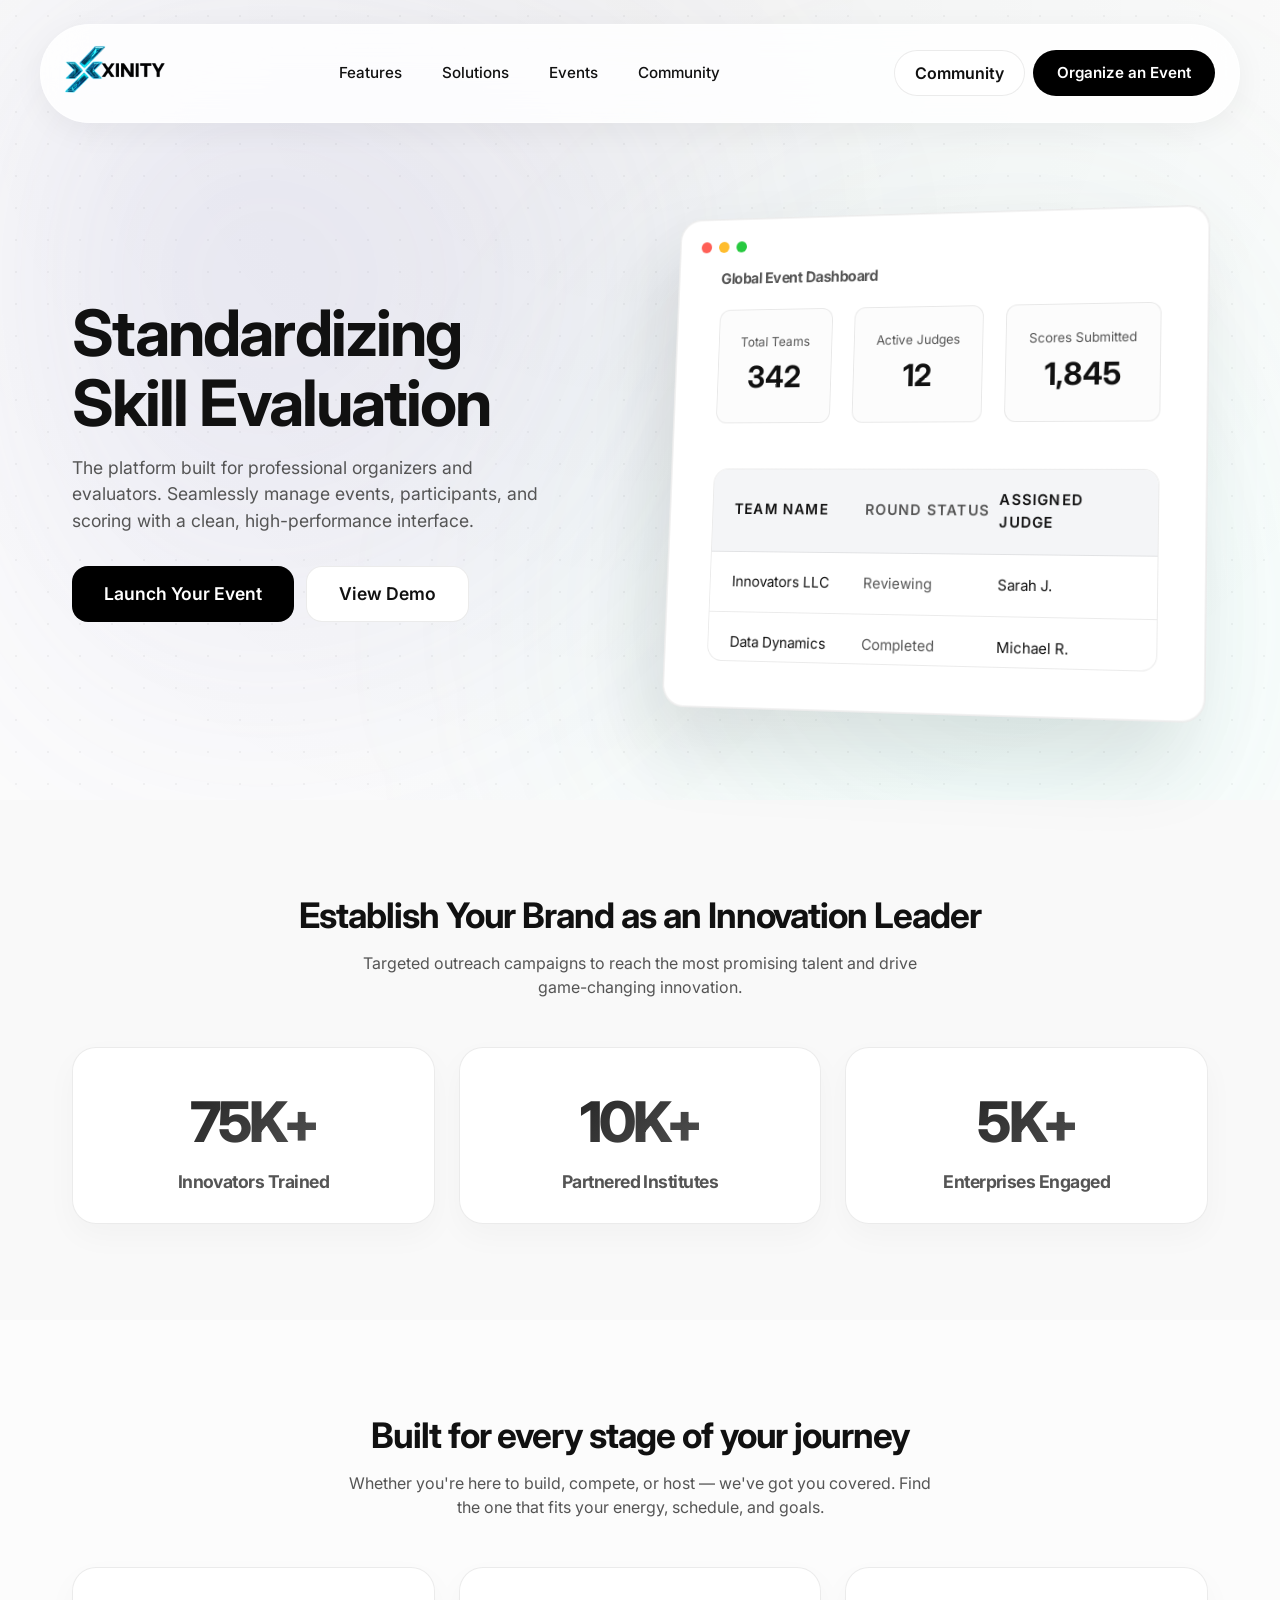
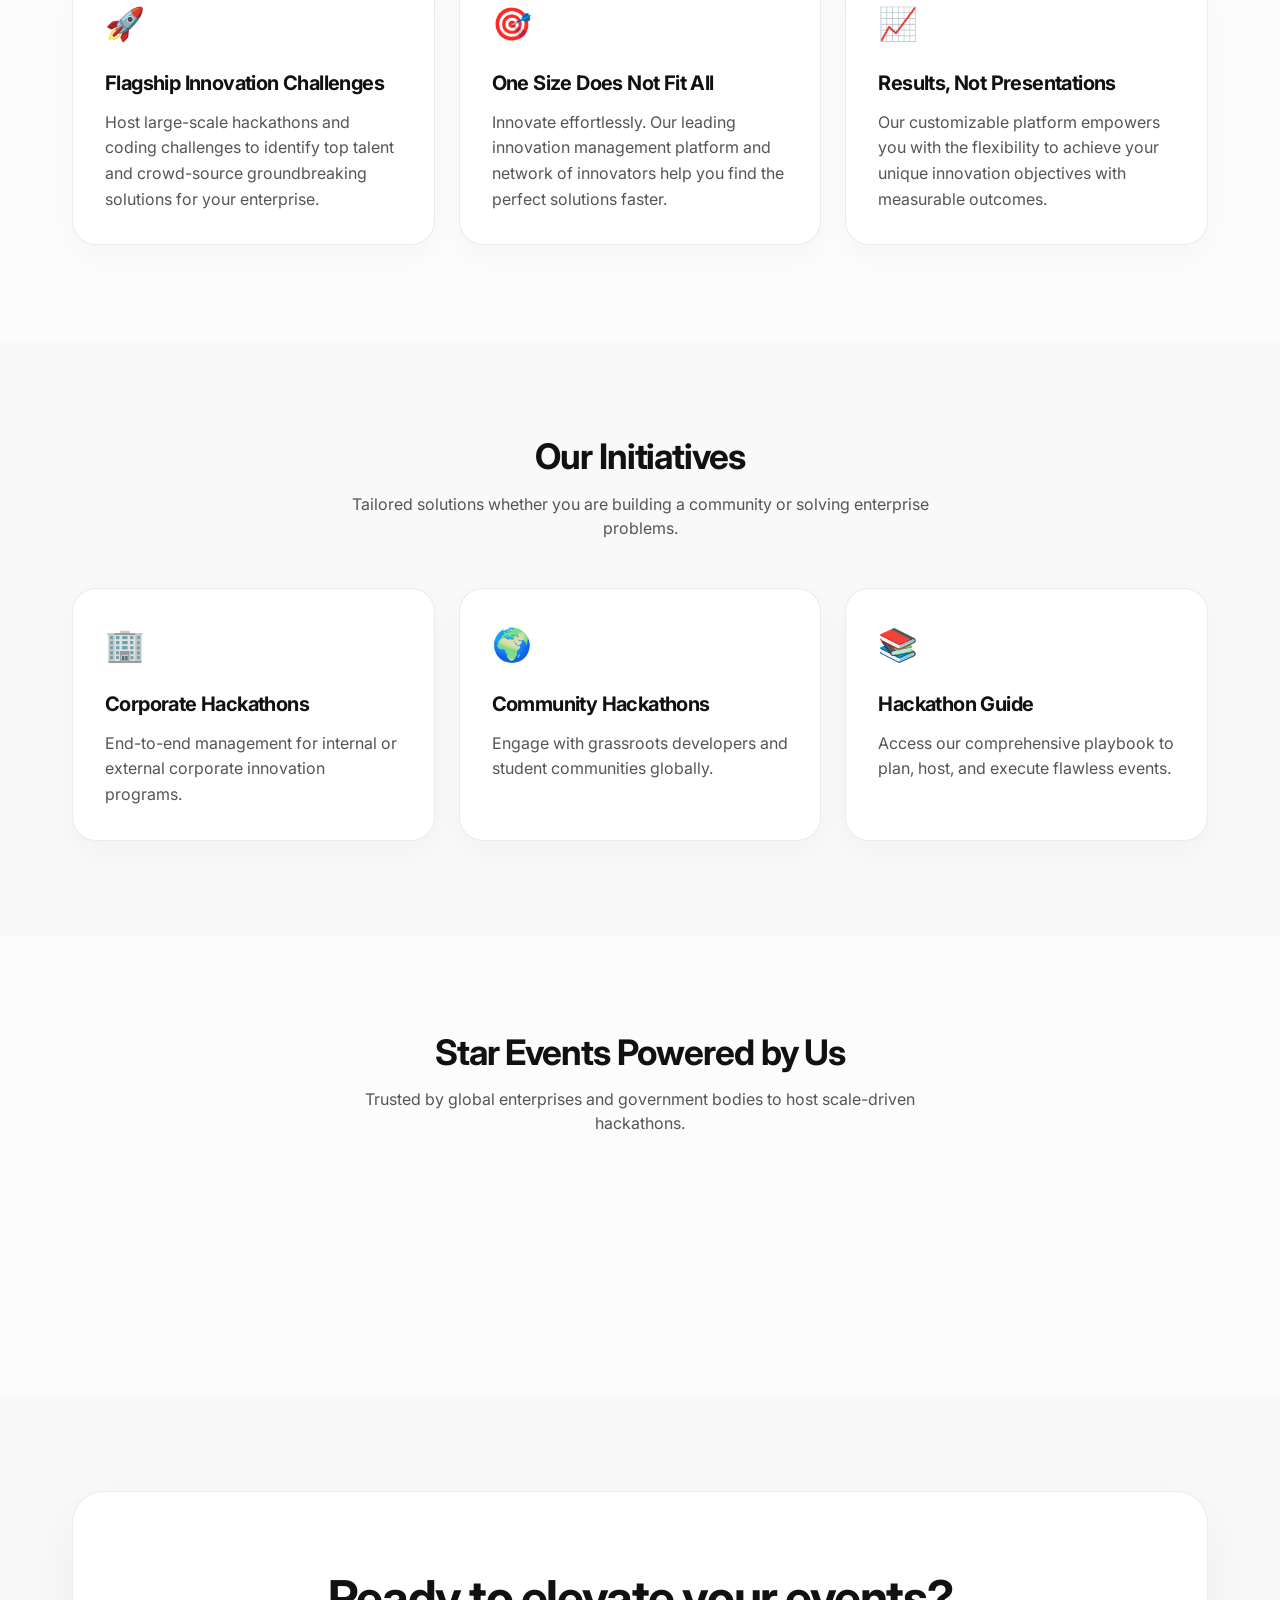
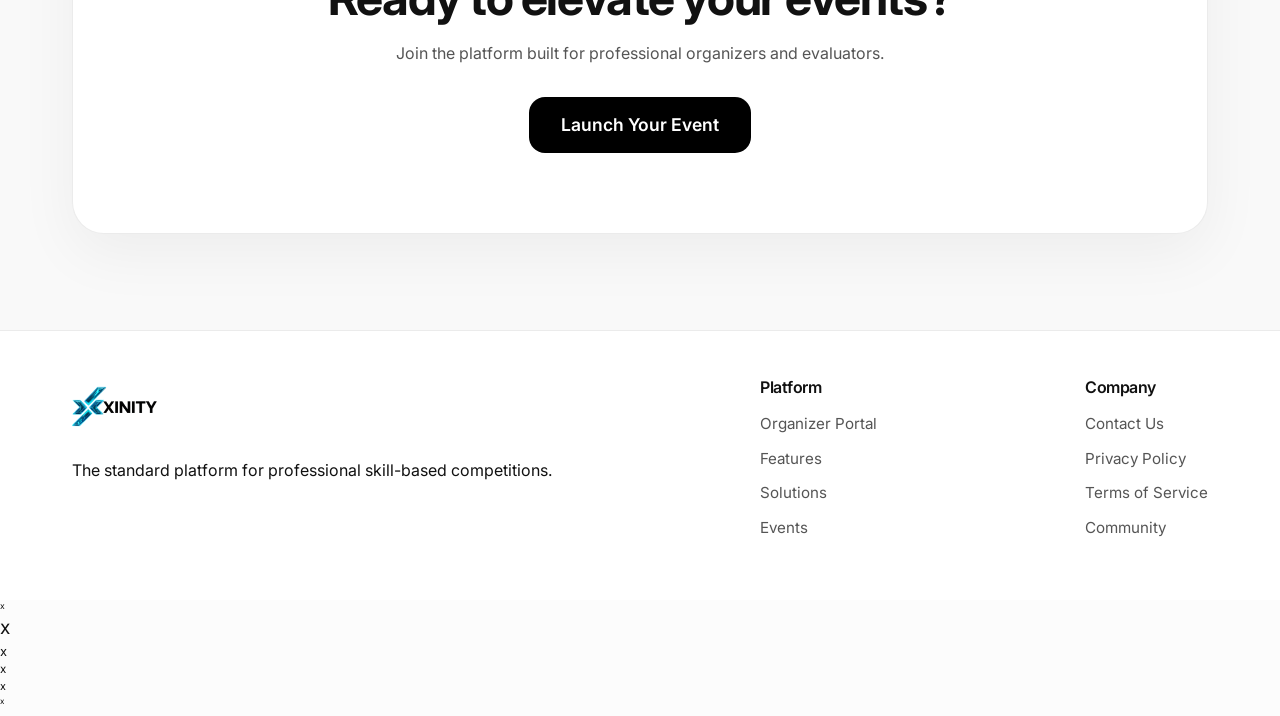
==== index.html @ d9db6f27 "feat: Add features and business solutions to index page" ====
<!DOCTYPE html>
<html lang="en">
<head>
    <meta charset="UTF-8">
    <meta name="viewport" content="width=device-width, initial-scale=1.0">
    <title>Xinity | Event Management System</title>
    <link rel="preconnect" href="https://fonts.googleapis.com">
    <link rel="preconnect" href="https://fonts.gstatic.com" crossorigin>
    <link href="https://fonts.googleapis.com/css2?family=Inter:wght@400;500;600;700;800&display=swap" rel="stylesheet">
    <link rel="stylesheet" href="style.css?v=1786297026">
    <link rel="preload" as="image" href="assets/xinity-logo-final.png">
</head>
<body>
    <header class="navbar">
        <div class="container nav-container">
            <div class="logo-wrapper">
                <a href="/">
                    <img src="assets/xinity-logo-final.png" alt="Xinity" class="header-logo">
                </a>
            </div>
            <nav class="nav-links">
                <a href="features.html">Features</a>
                <a href="solutions.html">Solutions</a>
                <a href="events.html">Events</a>
                <a href="community.html">Community</a>
            </nav>
            <div class="nav-actions">
                <a href="https://whatsapp.com/channel/0029VbC7dCILCoX1fbl22q27" class="btn btn-secondary" target="_blank">Community</a>
                <a href="https://event.xinity.in" class="btn btn-primary" target="_blank">Organize an Event</a>
            </div>
        </div>
    </header>

    <main>
        <section class="section hero-section">
            <div class="container hero-container">
                <div class="hero-content">
                    <h1 class="hero-title stagger-1">Standardizing Skill Evaluation</h1>
                    <p class="stagger-2" style="font-size: 1.25rem; color: var(--text-secondary); margin-bottom: 2.5rem;">The platform built for professional organizers and evaluators. Seamlessly manage events, participants, and scoring with a clean, high-performance interface.</p>
                    <div class="stagger-3" style="display: flex; gap: 1rem; flex-wrap: wrap;">
                        <a href="https://event.xinity.in" class="btn btn-primary btn-large" target="_blank">Launch Your Event</a>
                        <a href="#demo" class="btn btn-secondary btn-large">View Demo</a>
                    </div>
                </div>
                
                <div class="hero-visual">
                    <div class="mockup-wrapper">
                        <div class="mockup-sidebar">
                            <div class="mockup-sidebar-logo">XINITY ADMIN</div>
                            <div class="mockup-nav-item active">Overview</div>
                            <div class="mockup-nav-item">Participants</div>
                            <div class="mockup-nav-item">Rounds</div>
                        </div>
                        <div class="mockup-main" id="mockup-overview">
                            <div class="mockup-header" style="margin-top: 0.5rem; margin-bottom: 1.5rem;">
                                <div style="display: flex; align-items: center;">
                                    <h3 style="font-size: 1rem; color: var(--text-secondary);">Global Event Dashboard</h3>
                                </div>
                            </div>
                            <div class="mockup-stats-grid">
                                <div class="mockup-stat-card">
                                    <div class="mockup-stat-label">Total Teams</div>
                                    <div class="mockup-stat-value">342</div>
                                </div>
                                <div class="mockup-stat-card">
                                    <div class="mockup-stat-label">Active Judges</div>
                                    <div class="mockup-stat-value">12</div>
                                </div>
                                <div class="mockup-stat-card">
                                    <div class="mockup-stat-label">Scores Submitted</div>
                                    <div class="mockup-stat-value">1,845</div>
                                </div>
                            </div>
                            <div class="mockup-table">
                                <div class="mockup-table-row header">
                                    <div class="mockup-col">Team Name</div>
                                    <div class="mockup-col">Round Status</div>
                                    <div class="mockup-col">Assigned Judge</div>
                                </div>
                                <div class="mockup-table-row">
                                    <div class="mockup-col">Innovators LLC</div>
                                    <div class="mockup-col">Reviewing</div>
                                    <div class="mockup-col" data-mobile-label="Judge: ">Sarah J.</div>
                                </div>
                                <div class="mockup-table-row">
                                    <div class="mockup-col">Data Dynamics</div>
                                    <div class="mockup-col">Completed</div>
                                    <div class="mockup-col" data-mobile-label="Judge: ">Michael R.</div>
                                </div>
                                <div class="mockup-table-row">
                                    <div class="mockup-col">Quantum Shift</div>
                                    <div class="mockup-col">Completed</div>
                                    <div class="mockup-col" data-mobile-label="Judge: ">Elena V.</div>
                                </div>
                            </div>
                        </div>
                    </div>
                </div>
            </div>
        </section>

        <!-- Stats Section -->
        <section class="section section-bg">
            <div class="container">
                <div class="section-header">
                    <h2>Establish Your Brand as an Innovation Leader</h2>
                    <p style="color: var(--text-secondary); max-width: 600px; margin: 0 auto;">Targeted outreach campaigns to reach the most promising talent and drive game-changing innovation.</p>
                </div>
                <div class="features-grid">
                    <div class="feature-card" style="text-align: center;">
                        <div style="font-size: 3.5rem; font-weight: 800; margin-bottom: 0.5rem; letter-spacing: -0.05em; background: linear-gradient(135deg, var(--text-primary), #666); -webkit-background-clip: text; -webkit-text-fill-color: transparent;">75K+</div>
                        <h3 style="font-size: 1.1rem; margin-bottom: 0; color: var(--text-secondary);">Innovators Trained</h3>
                    </div>
                    <div class="feature-card" style="text-align: center;">
                        <div style="font-size: 3.5rem; font-weight: 800; margin-bottom: 0.5rem; letter-spacing: -0.05em; background: linear-gradient(135deg, var(--text-primary), #666); -webkit-background-clip: text; -webkit-text-fill-color: transparent;">10K+</div>
                        <h3 style="font-size: 1.1rem; margin-bottom: 0; color: var(--text-secondary);">Partnered Institutes</h3>
                    </div>
                    <div class="feature-card" style="text-align: center;">
                        <div style="font-size: 3.5rem; font-weight: 800; margin-bottom: 0.5rem; letter-spacing: -0.05em; background: linear-gradient(135deg, var(--text-primary), #666); -webkit-background-clip: text; -webkit-text-fill-color: transparent;">5K+</div>
                        <h3 style="font-size: 1.1rem; margin-bottom: 0; color: var(--text-secondary);">Enterprises Engaged</h3>
                    </div>
                </div>
            </div>
        </section>

        <!-- Solutions / Features Section -->
        <section class="section">
            <div class="container">
                <div class="section-header">
                    <h2>Built for every stage of your journey</h2>
                    <p style="color: var(--text-secondary); max-width: 600px; margin: 0 auto;">Whether you're here to build, compete, or host — we've got you covered. Find the one that fits your energy, schedule, and goals.</p>
                </div>
                
                <div class="features-grid">
                    <div class="feature-card">
                        <div class="feature-icon">🚀</div>
                        <h3>Flagship Innovation Challenges</h3>
                        <p>Host large-scale hackathons and coding challenges to identify top talent and crowd-source groundbreaking solutions for your enterprise.</p>
                    </div>
                    <div class="feature-card">
                        <div class="feature-icon">🎯</div>
                        <h3>One Size Does Not Fit All</h3>
                        <p>Innovate effortlessly. Our leading innovation management platform and network of innovators help you find the perfect solutions faster.</p>
                    </div>
                    <div class="feature-card">
                        <div class="feature-icon">📈</div>
                        <h3>Results, Not Presentations</h3>
                        <p>Our customizable platform empowers you with the flexibility to achieve your unique innovation objectives with measurable outcomes.</p>
                    </div>
                </div>
            </div>
        </section>

        <!-- Initiatives Section -->
        <section class="section section-bg">
            <div class="container">
                <div class="section-header">
                    <h2>Our Initiatives</h2>
                    <p style="color: var(--text-secondary); max-width: 600px; margin: 0 auto;">Tailored solutions whether you are building a community or solving enterprise problems.</p>
                </div>
                <div class="features-grid">
                    <div class="feature-card">
                        <div class="feature-icon">🏢</div>
                        <h3>Corporate Hackathons</h3>
                        <p>End-to-end management for internal or external corporate innovation programs.</p>
                    </div>
                    <div class="feature-card">
                        <div class="feature-icon">🌍</div>
                        <h3>Community Hackathons</h3>
                        <p>Engage with grassroots developers and student communities globally.</p>
                    </div>
                    <div class="feature-card">
                        <div class="feature-icon">📚</div>
                        <h3>Hackathon Guide</h3>
                        <p>Access our comprehensive playbook to plan, host, and execute flawless events.</p>
                    </div>
                </div>
            </div>
        </section>

        <!-- Star Events Section -->
        <section class="section">
            <div class="container">
                <div class="section-header">
                    <h2>Star Events Powered by Us</h2>
                    <p style="color: var(--text-secondary); max-width: 600px; margin: 0 auto;">Trusted by global enterprises and government bodies to host scale-driven hackathons.</p>
                </div>
                <div style="display: flex; flex-wrap: wrap; gap: 1rem; justify-content: center;" class="reveal-on-scroll">
                    <span class="btn btn-secondary" style="border-radius: 99px; pointer-events: none; padding: 12px 24px; font-weight: 500;">ICC 'Next In' Global Hackathon</span>
                    <span class="btn btn-secondary" style="border-radius: 99px; pointer-events: none; padding: 12px 24px; font-weight: 500;">NTPC Hackathon</span>
                    <span class="btn btn-secondary" style="border-radius: 99px; pointer-events: none; padding: 12px 24px; font-weight: 500;">Snap India Lensathon</span>
                    <span class="btn btn-secondary" style="border-radius: 99px; pointer-events: none; padding: 12px 24px; font-weight: 500;">Police Hackathon</span>
                    <span class="btn btn-secondary" style="border-radius: 99px; pointer-events: none; padding: 12px 24px; font-weight: 500;">Vistara</span>
                    <span class="btn btn-secondary" style="border-radius: 99px; pointer-events: none; padding: 12px 24px; font-weight: 500;">UiPath RPADC</span>
                    <span class="btn btn-secondary" style="border-radius: 99px; pointer-events: none; padding: 12px 24px; font-weight: 500;">Electhon</span>
                    <span class="btn btn-secondary" style="border-radius: 99px; pointer-events: none; padding: 12px 24px; font-weight: 500;">Code for Future</span>
                </div>
            </div>
        </section>

        <section class="section section-bg">
            <div class="container">
                <div class="cta-box">
                    <h2>Ready to elevate your events?</h2>
                    <p style="margin-bottom: 2rem; color: var(--text-secondary);">Join the platform built for professional organizers and evaluators.</p>
                    <a href="https://event.xinity.in" class="btn btn-primary btn-large" target="_blank">Launch Your Event</a>
                </div>
            </div>
        </section>
    </main>

    <footer class="footer">
        <div class="container">
            <div class="footer-grid">
                <div>
                    <a href="/">
                        <img src="assets/xinity-logo-final.png" alt="Xinity" class="footer-logo-img">
                    </a>
                    <p class="footer-desc">The standard platform for professional skill-based competitions.</p>
                </div>
                <div class="footer-col">
                    <h4>Platform</h4>
                    <a href="https://event.xinity.in">Organizer Portal</a>
                    <a href="features.html">Features</a>
                    <a href="solutions.html">Solutions</a>
                    <a href="events.html">Events</a>
                </div>
                <div class="footer-col">
                    <h4>Company</h4>
                    <a href="contact.html">Contact Us</a>
                    <a href="privacy.html">Privacy Policy</a>
                    <a href="terms.html">Terms of Service</a>
                    <a href="https://whatsapp.com/channel/0029VbC7dCILCoX1fbl22q27">Community</a>
                </div>
            </div>
        </div>
    </footer>
    <script src="script.js"></script>
</body>
</html>
---- style.css ----
/* ==========================================================================
   XINITY PREMIUM CSS - MOBILE FIRST ARCHITECTURE
   ========================================================================== */

/* --- 1. TOKENS & VARIABLES --- */
:root {
    --bg-main: #fcfcfc;
    --text-primary: #111111;
    --text-secondary: #555555;
    --accent-primary: #000000;
    --accent-hover: #333333;
    --border-light: rgba(0, 0, 0, 0.08);
    --glass-bg: rgba(255, 255, 255, 0.85);
    --glass-border: rgba(255, 255, 255, 0.4);

    --font-family: 'Inter', -apple-system, BlinkMacSystemFont, sans-serif;

    --ease-out: cubic-bezier(0.16, 1, 0.3, 1);
    --ease-in-out: cubic-bezier(0.65, 0, 0.35, 1);
}

/* --- 2. RESET & BASE (MOBILE FIRST) --- */
* {
    box-sizing: border-box;
    margin: 0;
    padding: 0;
}

html,
body {
    width: 100%;
    overflow-x: hidden;
    /* Strict mobile constraint */
    background-color: var(--bg-main);
    color: var(--text-primary);
    font-family: var(--font-family);
    -webkit-font-smoothing: antialiased;
    line-height: 1.5;
}

body {
    /* Classy and minimalistic grid background */
    background-color: var(--bg-main);
    background-image: 
        radial-gradient(circle at top center, rgba(0, 0, 0, 0.04) 0%, transparent 80%),
        radial-gradient(rgba(0, 0, 0, 0.04) 1px, transparent 1px);
    background-size: 100% 100%, 32px 32px;
    background-attachment: fixed;
    position: relative;
    z-index: 0;
}

a {
    text-decoration: none;
    color: inherit;
}

/* --- 3. TYPOGRAPHY --- */
h1,
h2,
h3,
h4 {
    font-weight: 700;
    letter-spacing: -0.03em;
    line-height: 1.1;
}

/* --- 4. LAYOUT SYSTEM (MOBILE) --- */
.container {
    width: 100%;
    padding: 0 1.5rem;
    margin: 0 auto;
}

.section {
    padding: 4rem 0;
}

/* --- 5. NAVBAR (MOBILE) --- */
.navbar {
    position: fixed;
    top: 0;
    left: 0;
    width: 100%;
    z-index: 100;
    padding: 1rem;
}

.nav-container {
    display: flex;
    align-items: center;
    justify-content: space-between;
    background: var(--glass-bg);
    backdrop-filter: blur(20px) saturate(180%);
    -webkit-backdrop-filter: blur(20px) saturate(180%);
    border: 1px solid var(--glass-border);
    border-radius: 99px;
    padding: 8px 12px 8px 20px;
    box-shadow: 0 8px 32px rgba(0, 0, 0, 0.05);
}

.header-logo {
    height: auto;
    width: 85px;
}

.nav-links {
    display: none;
}

.nav-actions {
    display: flex;
    gap: 0.5rem;
}

.nav-actions .btn-secondary {
    display: none;
}

.nav-actions .btn-primary {
    font-size: 0.8rem;
    padding: 8px 16px;
    border-radius: 99px;
    white-space: nowrap;
}

/* --- 6. BUTTONS --- */
.btn {
    display: inline-flex;
    align-items: center;
    justify-content: center;
    font-weight: 600;
    transition: all 0.2s var(--ease-out);
    cursor: pointer;
}

.btn-primary {
    background: var(--accent-primary);
    color: white;
}

.btn-primary:hover {
    background: var(--accent-hover);
    transform: scale(0.98);
}

.btn-secondary {
    background: white;
    color: var(--text-primary);
    border: 1px solid var(--border-light);
}

.btn-secondary:hover {
    background: #f5f5f5;
}

.btn-large {
    height: 56px;
    border-radius: 16px;
    font-size: 1.1rem;
    width: 100%;
}

/* --- 7. HERO SECTION (MOBILE) --- */
.hero-section {
    padding-top: 25vh; /* Pushed down to center vertically on mobile */
    padding-bottom: 3rem;
}

.hero-container {
    display: flex;
    flex-direction: column;
    gap: 3rem;
    text-align: center;
}

.hero-title {
    font-size: clamp(2.5rem, 10vw, 3.5rem);
    margin-bottom: 1rem;
    word-break: break-word;
}

.hero-content p {
    font-size: 1.1rem !important;
    color: var(--text-secondary);
    margin-bottom: 2rem !important;
}

.stagger-3 {
    display: flex;
    flex-direction: column !important;
    gap: 12px !important;
}

.hero-visual {
    width: 100%;
    margin-top: 15vh; /* Push dashboard below fold on mobile */
    opacity: 0;
    transform: translateY(100px) scale(0.9) rotateX(10deg);
    filter: blur(10px);
    transition: all 1s cubic-bezier(0.16, 1, 0.3, 1);
}

.hero-visual.is-visible {
    opacity: 1;
    transform: translateY(0) scale(1) rotateX(0deg);
    filter: blur(0);
}

/* --- 8. DASHBOARD MOCKUP (MOBILE 'VIDEO' LAYOUT) --- */
.mockup-wrapper {
    background: #ffffff;
    border-radius: 24px;
    overflow: hidden;
    border: 1px solid var(--border-light);
    box-shadow: 0 30px 60px rgba(0, 0, 0, 0.08), 0 0 0 1px rgba(0, 0, 0, 0.02) inset;
    position: relative;
    display: flex;
    flex-direction: column;
    /* Cinematic Video Layout Removed */
    height: auto;
    max-height: none;
    color: var(--text-primary);
}

.mockup-wrapper::after {
    content: '';
    position: absolute;
    top: 0;
    left: 0;
    right: 0;
    height: 1px;
    background: linear-gradient(90deg, transparent, rgba(255, 255, 255, 0.3), transparent);
    z-index: 10;
}

.mockup-sidebar {
    display: none !important;
}



.mockup-main {
    padding: 1rem 0.75rem;
    overflow-y: hidden;
    flex: 1;
    display: flex;
    flex-direction: column;
    justify-content: center;
    position: relative;
}

.mockup-stats-grid {
    display: grid;
    grid-template-columns: repeat(3, 1fr);
    gap: 0.5rem;
    margin-bottom: 1rem;
}

.mockup-stats-grid::-webkit-scrollbar {
    display: none;
}

.mockup-stat-card {
    background: #fcfcfc;
    padding: 0.75rem 0.5rem;
    border-radius: 12px;
    border: 1px solid var(--border-light);
    display: flex;
    flex-direction: column;
    align-items: center;
    text-align: center;
}

.mockup-stat-label {
    font-size: 0.65rem;
    color: var(--text-secondary);
    margin-bottom: 0.25rem;
    white-space: nowrap;
}

.mockup-stat-value {
    font-size: 1.1rem;
    font-weight: 700;
    color: var(--text-primary);
}

.mockup-table {
    display: flex;
    flex-direction: column;
    gap: 0.5rem;
}

.mockup-table-row {
    background: #fcfcfc;
    padding: 0.75rem;
    border-radius: 12px;
    border: 1px solid var(--border-light);
    display: flex;
    flex-direction: column;
    gap: 0.25rem;
}

.mockup-table-row.header {
    display: none;
}

.mockup-col {
    font-size: 0.8rem;
    color: var(--text-primary);
    display: flex;
    justify-content: space-between;
}
.mockup-col:nth-child(2) { color: var(--text-secondary); font-size: 0.75rem; }
.mockup-col:nth-child(3)::before {
    content: attr(data-mobile-label);
    font-weight: 600;
    color: var(--text-secondary);
    margin-right: auto;
}

/* --- 9. SECTIONS (FEATURES/SOLUTIONS) --- */
.section-bg {
    background: #f9f9f9;
}

.section-header {
    text-align: center;
    margin-bottom: 3rem;
}

.section-header h2 {
    font-size: 2.2rem;
    margin-bottom: 1rem;
}

.feature-grid,
.features-grid,
.solutions-grid {
    display: grid;
    grid-template-columns: 1fr;
    gap: 1.5rem;
}

.feature-card,
.solution-card {
    background: white;
    padding: 2rem;
    border-radius: 24px;
    border: 1px solid var(--border-light);
    box-shadow: 0 12px 32px rgba(0, 0, 0, 0.03);
    transition: transform 0.3s var(--ease-out), box-shadow 0.3s var(--ease-out);
}

.feature-card:hover,
.solution-card:hover {
    transform: translateY(-8px);
    box-shadow: 0 24px 48px rgba(0, 0, 0, 0.08);
    border-color: rgba(0, 0, 0, 0.1);
}

.feature-icon,
.solution-icon {
    font-size: 2rem;
    margin-bottom: 1.5rem;
}

.feature-card h3,
.solution-card h3 {
    margin-bottom: 1rem;
    font-size: 1.25rem;
}

.feature-card p,
.solution-card p {
    color: var(--text-secondary);
    line-height: 1.6;
}

.cta-box {
    background: white;
    text-align: center;
    padding: 3rem 1.5rem;
    border-radius: 32px;
    border: 1px solid var(--border-light);
    box-shadow: 0 20px 60px rgba(0, 0, 0, 0.05);
}

.cta-box h2 {
    font-size: 2rem;
    margin-bottom: 1rem;
}

/* --- 10. FOOTER (MOBILE) --- */
.footer {
    background: white;
    padding: 3rem 0;
    border-top: 1px solid var(--border-light);
}

.footer-grid {
    display: flex;
    flex-direction: column;
    gap: 2.5rem;
}

.footer-logo-img {
    height: auto;
    width: 85px;
    margin-bottom: 1rem;
}

.footer-col h4 {
    font-size: 1rem;
    margin-bottom: 1rem;
    font-weight: 600;
}

.footer-col a {
    display: block;
    color: var(--text-secondary);
    margin-bottom: 0.75rem;
    font-size: 0.95rem;
}

/* ==========================================================================
   DESKTOP OVERRIDES (min-width: 768px)
   ========================================================================== */
@media (min-width: 768px) {

    /* Layout */
    .container {
        max-width: 1200px;
        padding: 0 2rem;
    }

    .section {
        padding: 6rem 0;
    }

    /* Navbar */
    .navbar {
        padding: 1.5rem 2rem;
    }

    .nav-container {
        padding: 12px 24px;
    }

    .header-logo {
        height: auto;
        width: 100px;
    }

    .nav-links {
        display: flex;
        gap: 2.5rem;
        font-size: 0.95rem;
        font-weight: 500;
    }

    .nav-actions .btn-secondary {
        display: inline-flex;
        padding: 10px 20px;
        border-radius: 99px;
    }

    .nav-actions .btn-primary {
        font-size: 0.95rem;
        padding: 10px 24px;
    }

    /* Hero */
    .hero-section {
        padding-top: 200px;
        padding-bottom: 5rem;
    }

    .hero-container {
        flex-direction: row;
        align-items: center;
        text-align: left;
    }

    .hero-content {
        flex: 1;
        padding-right: 2rem;
    }

    .hero-visual {
        flex: 1;
        margin-top: 0; /* Reset for desktop */
        opacity: 1; /* Reset for desktop */
        transform: none; /* Reset for desktop */
        filter: none; /* Reset for desktop */
        transition: none; /* Let desktop hover handle transitions */
    }

    .hero-title {
        font-size: 4rem;
    }

    .stagger-3 {
        flex-direction: row !important;
    }

    .btn-large {
        width: auto;
        padding: 0 32px;
    }

    /* Mockup Dashboard Desktop Premium */
    .mockup-wrapper {
        flex-direction: row;
        display: flex;
        height: 520px;
        aspect-ratio: auto;
        transform: perspective(1200px) rotateY(-8deg) rotateX(4deg);
        transform-origin: center right;
        transition: transform 0.5s var(--ease-out);
        box-shadow: -20px 40px 80px rgba(0, 0, 0, 0.1), 0 0 0 1px rgba(0, 0, 0, 0.05) inset;
    }

    .mockup-wrapper:hover {
        transform: perspective(1200px) rotateY(0deg) rotateX(0deg);
    }

    /* macOS Window Controls */
    .mockup-wrapper::before {
        content: '';
        display: block;
        position: absolute;
        top: 1.5rem;
        left: 1.5rem;
        width: 12px;
        height: 12px;
        border-radius: 50%;
        background: #FF5F56;
        box-shadow: 20px 0 0 #FFBD2E, 40px 0 0 #27C93F;
        z-index: 20;
    }

    .mockup-main {
        padding-top: 4rem;
        /* Make room for macOS controls */
    }

    .mockup-sidebar-logo {
        display: block;
        font-weight: 800;
        font-size: 0.75rem;
        letter-spacing: 0.15em;
        margin-bottom: 2.5rem;
        color: rgba(255, 255, 255, 0.4);
    }

    .mockup-nav-item {
        margin-bottom: 0.5rem;
        padding: 0.75rem 1rem;
        font-size: 0.85rem;
    }

    .mockup-main {
        flex: 1;
        padding: 3rem;
        overflow-y: auto;
        scrollbar-width: none;
        justify-content: flex-start;
        background: url('data:image/svg+xml;utf8,<svg width="20" height="20" xmlns="http://www.w3.org/2000/svg"><circle cx="1" cy="1" r="1" fill="rgba(255,255,255,0.03)"/></svg>');
    }

    .mockup-main::-webkit-scrollbar {
        display: none;
    }

    .mockup-stats-grid {
        flex-direction: row;
        display: grid;
        grid-template-columns: repeat(3, 1fr);
        gap: 1.5rem;
        margin-bottom: 3rem;
    }

    .mockup-stat-card {
        padding: 1.5rem;
    }

    .mockup-stat-label {
        font-size: 0.85rem;
    }

    .mockup-stat-value {
        font-size: 2rem;
    }

    .mockup-table {
        gap: 0;
        border-radius: 16px;
        border: 1px solid var(--border-light);
        overflow: hidden;
        background: rgba(255, 255, 255, 0.8);
        backdrop-filter: blur(10px);
    }

    .mockup-table-row {
        flex-direction: row;
        align-items: center;
        padding: 1.25rem 1.5rem;
        border: none;
        border-bottom: 1px solid var(--border-light);
        border-radius: 0;
        background: transparent;
        transition: background 0.2s ease;
    }

    .mockup-table-row:hover:not(.header) {
        background: #f9f9f9;
    }

    .mockup-table-row:last-child {
        border-bottom: none;
    }

    .mockup-table-row.header {
        display: flex;
        background: #f4f5f7;
        font-weight: 600;
        font-size: 0.75rem;
        text-transform: uppercase;
        letter-spacing: 0.1em;
        color: var(--text-secondary);
    }

    .mockup-col {
        flex: 1;
        font-size: 0.95rem;
        display: block;
    }

    .mockup-col:nth-child(2) {
        font-size: 0.95rem;
    }

    .mockup-col:nth-child(3)::before {
        content: "";
        margin-right: 0;
    }

    /* Grids */
    .feature-grid,
    .features-grid {
        grid-template-columns: repeat(3, 1fr);
    }

    .solutions-grid {
        grid-template-columns: repeat(2, 1fr);
    }

    .cta-box {
        padding: 5rem;
    }

    .cta-box h2 {
        font-size: 3rem;
    }

    /* Footer */
    .footer-grid {
        flex-direction: row;
        justify-content: space-between;
    }
}

/* --- ANIMATIONS & REVEAL --- */
.stagger-1,
.stagger-2,
.stagger-3,
.stagger-5 {
    animation: fadeUp 0.8s var(--ease-out) forwards;
    opacity: 0;
    transform: translateY(20px);
}

.stagger-1 {
    animation-delay: 0.1s;
}

.stagger-2 {
    animation-delay: 0.2s;
}

.stagger-3 {
    animation-delay: 0.3s;
}

.stagger-5 {
    animation-delay: 0.5s;
}

@keyframes fadeUp {
    to {
        opacity: 1;
        transform: translateY(0);
    }
}

.reveal-on-scroll {
    opacity: 0;
    transform: translateY(30px);
    transition: opacity 0.8s var(--ease-out), transform 0.8s var(--ease-out);
}

.reveal-on-scroll.is-visible {
    opacity: 1;
    transform: translateY(0);
}

/* --- AURA WAVES --- */
body::before,
body::after {
    content: '';
    position: fixed;
    top: 0;
    left: 0;
    width: 100vw;
    height: 100vh;
    z-index: -1;
    pointer-events: none;
    filter: blur(120px);
    opacity: 0.6;
    animation: auraFloat 20s ease-in-out infinite alternate;
}

body::before {
    background: radial-gradient(circle at 20% 30%, rgba(120, 119, 198, 0.25) 0%, transparent 50%);
    animation-delay: -5s;
}

body::after {
    background: radial-gradient(circle at 80% 70%, rgba(94, 234, 212, 0.2) 0%, transparent 50%);
    animation-duration: 25s;
}

@keyframes auraFloat {
    0% {
        transform: translate(0, 0) scale(1);
    }
    50% {
        transform: translate(5%, 10%) scale(1.1);
    }
    100% {
        transform: translate(-5%, -5%) scale(0.95);
    }
}
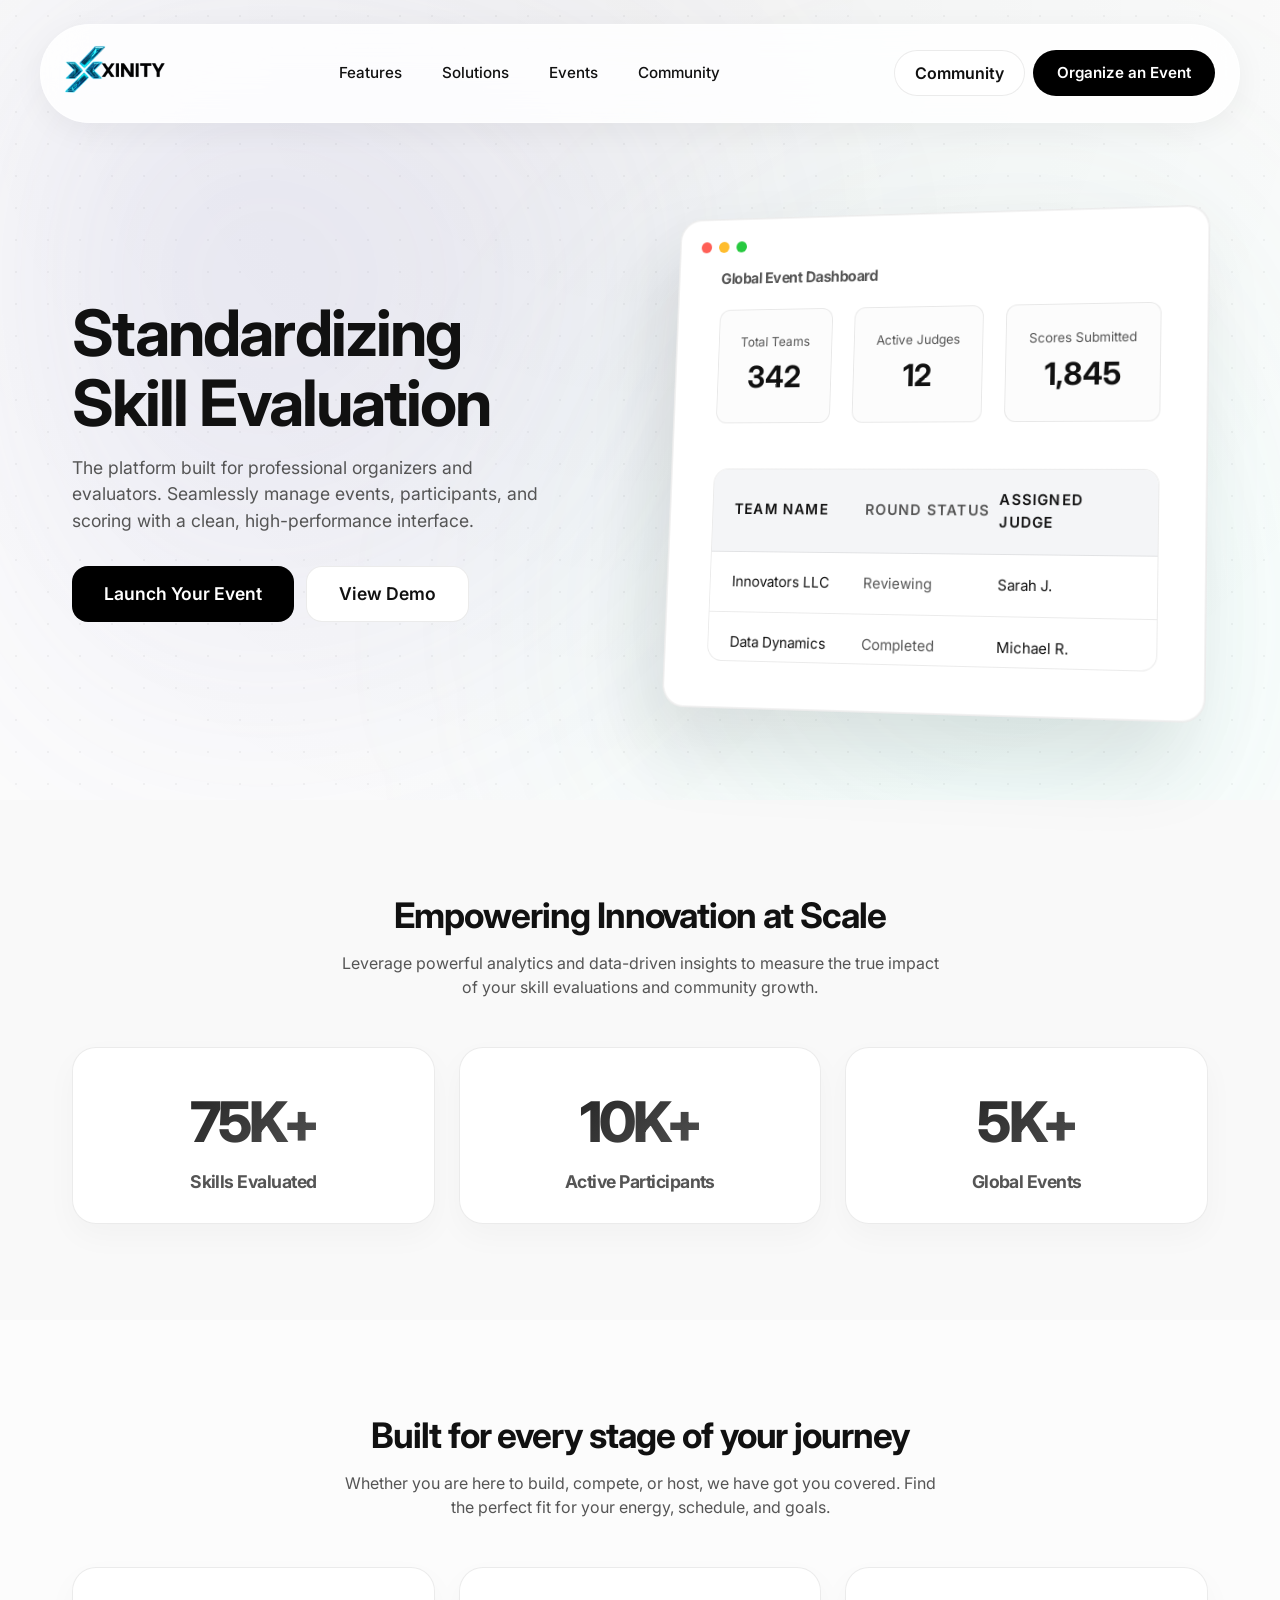
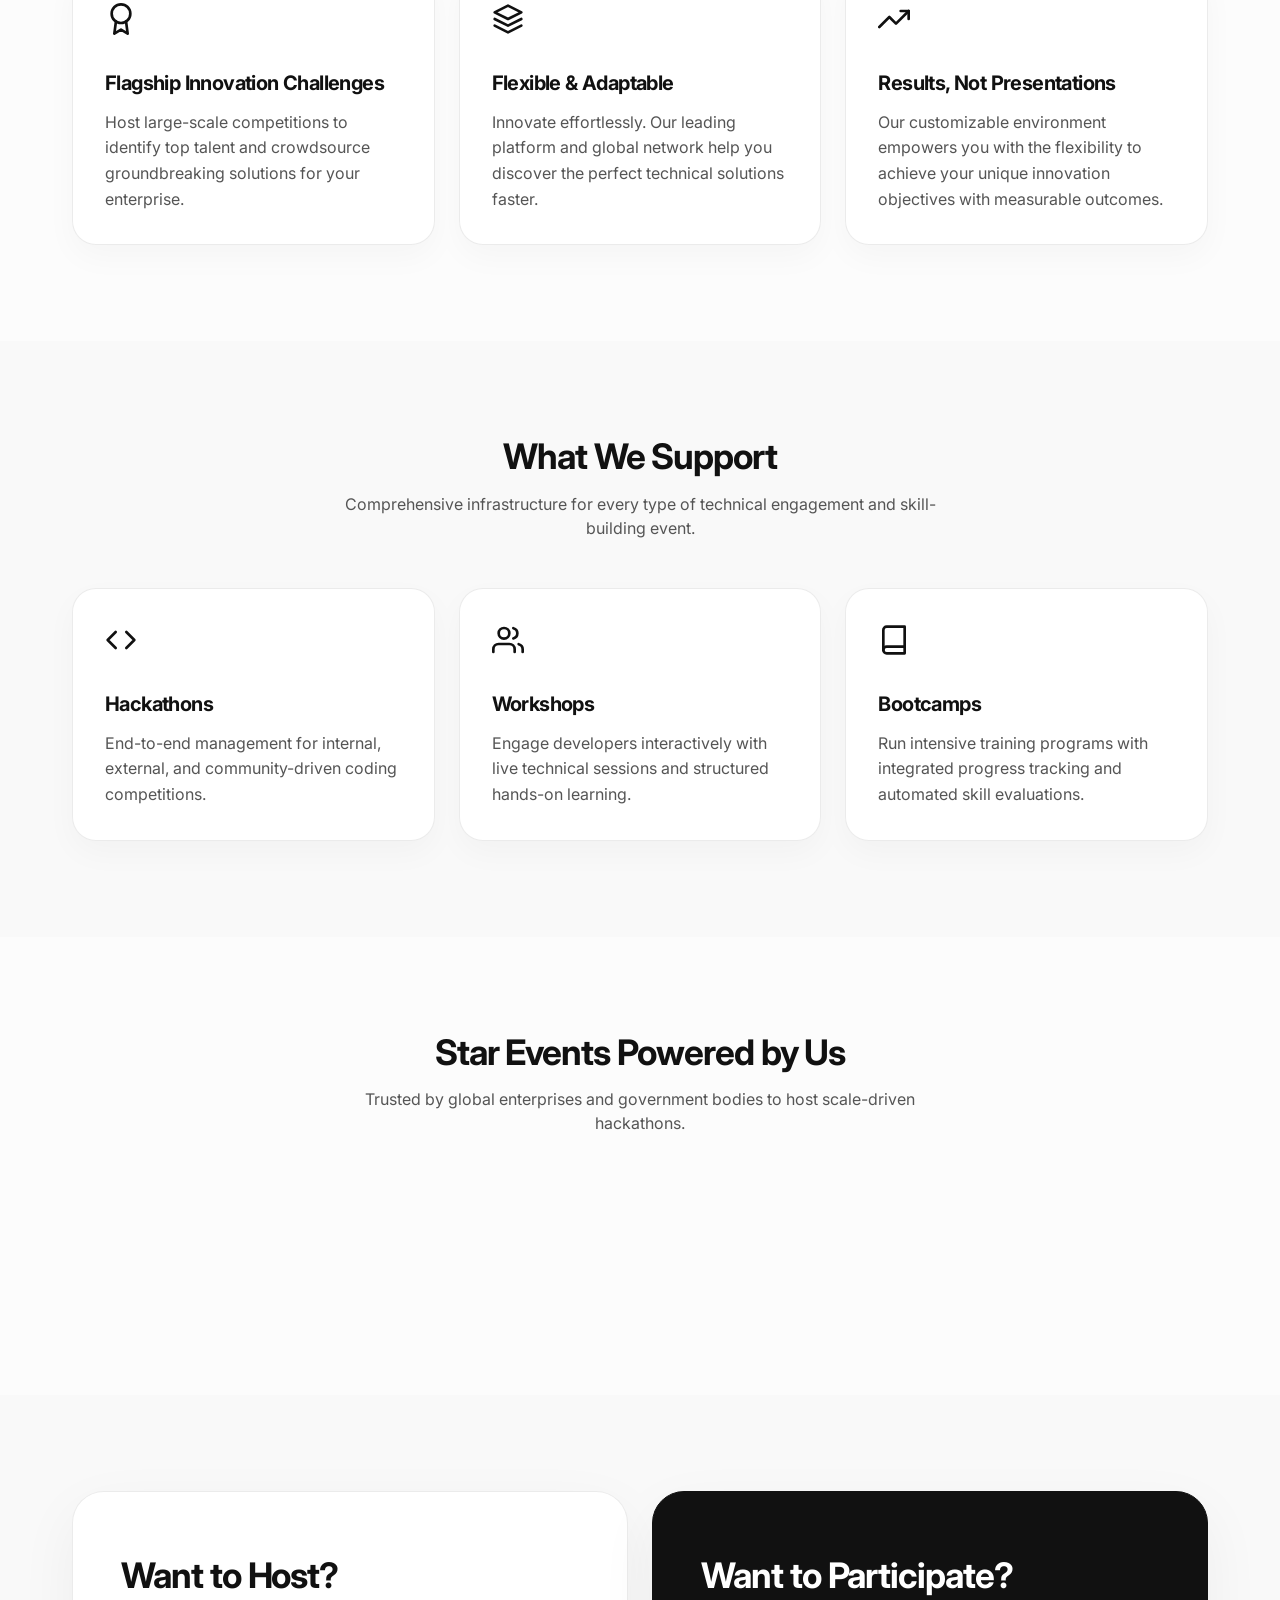
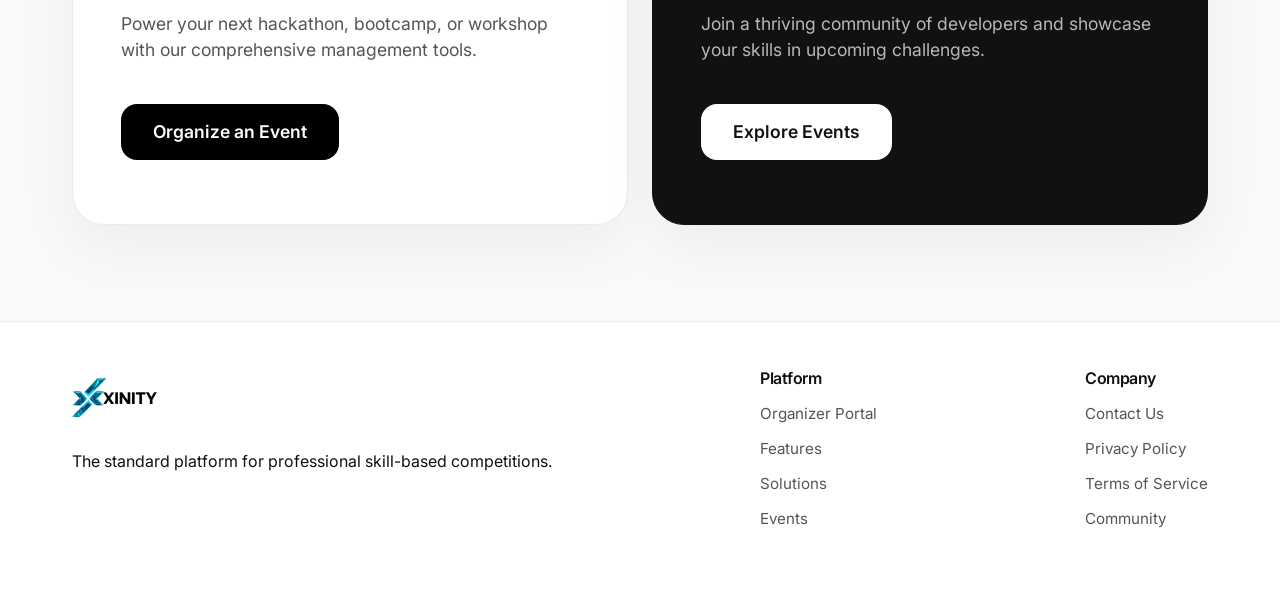
==== commit 38fee159: "Update index with dual CTA, SVGs, and specific offerings" ====
--- a/index.html
+++ b/index.html
@@ -99,25 +99,25 @@
             </div>
         </section>
 
-        <!-- Stats Section -->
+        <!-- Analytics Section -->
         <section class="section section-bg">
             <div class="container">
                 <div class="section-header">
-                    <h2>Establish Your Brand as an Innovation Leader</h2>
-                    <p style="color: var(--text-secondary); max-width: 600px; margin: 0 auto;">Targeted outreach campaigns to reach the most promising talent and drive game-changing innovation.</p>
+                    <h2>Empowering Innovation at Scale</h2>
+                    <p style="color: var(--text-secondary); max-width: 600px; margin: 0 auto;">Leverage powerful analytics and data-driven insights to measure the true impact of your skill evaluations and community growth.</p>
                 </div>
                 <div class="features-grid">
                     <div class="feature-card" style="text-align: center;">
                         <div style="font-size: 3.5rem; font-weight: 800; margin-bottom: 0.5rem; letter-spacing: -0.05em; background: linear-gradient(135deg, var(--text-primary), #666); -webkit-background-clip: text; -webkit-text-fill-color: transparent;">75K+</div>
-                        <h3 style="font-size: 1.1rem; margin-bottom: 0; color: var(--text-secondary);">Innovators Trained</h3>
+                        <h3 style="font-size: 1.1rem; margin-bottom: 0; color: var(--text-secondary);">Skills Evaluated</h3>
                     </div>
                     <div class="feature-card" style="text-align: center;">
                         <div style="font-size: 3.5rem; font-weight: 800; margin-bottom: 0.5rem; letter-spacing: -0.05em; background: linear-gradient(135deg, var(--text-primary), #666); -webkit-background-clip: text; -webkit-text-fill-color: transparent;">10K+</div>
-                        <h3 style="font-size: 1.1rem; margin-bottom: 0; color: var(--text-secondary);">Partnered Institutes</h3>
+                        <h3 style="font-size: 1.1rem; margin-bottom: 0; color: var(--text-secondary);">Active Participants</h3>
                     </div>
                     <div class="feature-card" style="text-align: center;">
                         <div style="font-size: 3.5rem; font-weight: 800; margin-bottom: 0.5rem; letter-spacing: -0.05em; background: linear-gradient(135deg, var(--text-primary), #666); -webkit-background-clip: text; -webkit-text-fill-color: transparent;">5K+</div>
-                        <h3 style="font-size: 1.1rem; margin-bottom: 0; color: var(--text-secondary);">Enterprises Engaged</h3>
+                        <h3 style="font-size: 1.1rem; margin-bottom: 0; color: var(--text-secondary);">Global Events</h3>
                     </div>
                 </div>
             </div>
@@ -128,51 +128,63 @@
             <div class="container">
                 <div class="section-header">
                     <h2>Built for every stage of your journey</h2>
-                    <p style="color: var(--text-secondary); max-width: 600px; margin: 0 auto;">Whether you're here to build, compete, or host — we've got you covered. Find the one that fits your energy, schedule, and goals.</p>
+                    <p style="color: var(--text-secondary); max-width: 600px; margin: 0 auto;">Whether you are here to build, compete, or host, we have got you covered. Find the perfect fit for your energy, schedule, and goals.</p>
                 </div>
                 
                 <div class="features-grid">
                     <div class="feature-card">
-                        <div class="feature-icon">🚀</div>
+                        <div class="feature-icon">
+                            <svg width="32" height="32" viewBox="0 0 24 24" fill="none" stroke="currentColor" stroke-width="2" stroke-linecap="round" stroke-linejoin="round"><circle cx="12" cy="8" r="7"></circle><polyline points="8.21 13.89 7 23 12 20 17 23 15.79 13.88"></polyline></svg>
+                        </div>
                         <h3>Flagship Innovation Challenges</h3>
-                        <p>Host large-scale hackathons and coding challenges to identify top talent and crowd-source groundbreaking solutions for your enterprise.</p>
-                    </div>
-                    <div class="feature-card">
-                        <div class="feature-icon">🎯</div>
-                        <h3>One Size Does Not Fit All</h3>
-                        <p>Innovate effortlessly. Our leading innovation management platform and network of innovators help you find the perfect solutions faster.</p>
-                    </div>
-                    <div class="feature-card">
-                        <div class="feature-icon">📈</div>
+                        <p>Host large-scale competitions to identify top talent and crowdsource groundbreaking solutions for your enterprise.</p>
+                    </div>
+                    <div class="feature-card">
+                        <div class="feature-icon">
+                            <svg width="32" height="32" viewBox="0 0 24 24" fill="none" stroke="currentColor" stroke-width="2" stroke-linecap="round" stroke-linejoin="round"><polygon points="12 2 2 7 12 12 22 7 12 2"></polygon><polyline points="2 17 12 22 22 17"></polyline><polyline points="2 12 12 17 22 12"></polyline></svg>
+                        </div>
+                        <h3>Flexible & Adaptable</h3>
+                        <p>Innovate effortlessly. Our leading platform and global network help you discover the perfect technical solutions faster.</p>
+                    </div>
+                    <div class="feature-card">
+                        <div class="feature-icon">
+                            <svg width="32" height="32" viewBox="0 0 24 24" fill="none" stroke="currentColor" stroke-width="2" stroke-linecap="round" stroke-linejoin="round"><polyline points="23 6 13.5 15.5 8.5 10.5 1 18"></polyline><polyline points="17 6 23 6 23 12"></polyline></svg>
+                        </div>
                         <h3>Results, Not Presentations</h3>
-                        <p>Our customizable platform empowers you with the flexibility to achieve your unique innovation objectives with measurable outcomes.</p>
-                    </div>
-                </div>
-            </div>
-        </section>
-
-        <!-- Initiatives Section -->
+                        <p>Our customizable environment empowers you with the flexibility to achieve your unique innovation objectives with measurable outcomes.</p>
+                    </div>
+                </div>
+            </div>
+        </section>
+
+        <!-- What We Support Section -->
         <section class="section section-bg">
             <div class="container">
                 <div class="section-header">
-                    <h2>Our Initiatives</h2>
-                    <p style="color: var(--text-secondary); max-width: 600px; margin: 0 auto;">Tailored solutions whether you are building a community or solving enterprise problems.</p>
+                    <h2>What We Support</h2>
+                    <p style="color: var(--text-secondary); max-width: 600px; margin: 0 auto;">Comprehensive infrastructure for every type of technical engagement and skill-building event.</p>
                 </div>
                 <div class="features-grid">
                     <div class="feature-card">
-                        <div class="feature-icon">🏢</div>
-                        <h3>Corporate Hackathons</h3>
-                        <p>End-to-end management for internal or external corporate innovation programs.</p>
-                    </div>
-                    <div class="feature-card">
-                        <div class="feature-icon">🌍</div>
-                        <h3>Community Hackathons</h3>
-                        <p>Engage with grassroots developers and student communities globally.</p>
-                    </div>
-                    <div class="feature-card">
-                        <div class="feature-icon">📚</div>
-                        <h3>Hackathon Guide</h3>
-                        <p>Access our comprehensive playbook to plan, host, and execute flawless events.</p>
+                        <div class="feature-icon">
+                            <svg width="32" height="32" viewBox="0 0 24 24" fill="none" stroke="currentColor" stroke-width="2" stroke-linecap="round" stroke-linejoin="round"><polyline points="16 18 22 12 16 6"></polyline><polyline points="8 6 2 12 8 18"></polyline></svg>
+                        </div>
+                        <h3>Hackathons</h3>
+                        <p>End-to-end management for internal, external, and community-driven coding competitions.</p>
+                    </div>
+                    <div class="feature-card">
+                        <div class="feature-icon">
+                            <svg width="32" height="32" viewBox="0 0 24 24" fill="none" stroke="currentColor" stroke-width="2" stroke-linecap="round" stroke-linejoin="round"><path d="M17 21v-2a4 4 0 0 0-4-4H5a4 4 0 0 0-4 4v2"></path><circle cx="9" cy="7" r="4"></circle><path d="M23 21v-2a4 4 0 0 0-3-3.87"></path><path d="M16 3.13a4 4 0 0 1 0 7.75"></path></svg>
+                        </div>
+                        <h3>Workshops</h3>
+                        <p>Engage developers interactively with live technical sessions and structured hands-on learning.</p>
+                    </div>
+                    <div class="feature-card">
+                        <div class="feature-icon">
+                            <svg width="32" height="32" viewBox="0 0 24 24" fill="none" stroke="currentColor" stroke-width="2" stroke-linecap="round" stroke-linejoin="round"><path d="M4 19.5A2.5 2.5 0 0 1 6.5 17H20"></path><path d="M6.5 2H20v20H6.5A2.5 2.5 0 0 1 4 19.5v-15A2.5 2.5 0 0 1 6.5 2z"></path></svg>
+                        </div>
+                        <h3>Bootcamps</h3>
+                        <p>Run intensive training programs with integrated progress tracking and automated skill evaluations.</p>
                     </div>
                 </div>
             </div>
@@ -200,10 +212,21 @@
 
         <section class="section section-bg">
             <div class="container">
-                <div class="cta-box">
-                    <h2>Ready to elevate your events?</h2>
-                    <p style="margin-bottom: 2rem; color: var(--text-secondary);">Join the platform built for professional organizers and evaluators.</p>
-                    <a href="https://event.xinity.in" class="btn btn-primary btn-large" target="_blank">Launch Your Event</a>
+                <div class="solutions-grid">
+                    <div class="cta-box" style="padding: 4rem 3rem; text-align: left; display: flex; flex-direction: column; justify-content: space-between; align-items: flex-start;">
+                        <div>
+                            <h2 style="font-size: 2.2rem; margin-bottom: 1rem;">Want to Host?</h2>
+                            <p style="margin-bottom: 2.5rem; color: var(--text-secondary); font-size: 1.1rem;">Power your next hackathon, bootcamp, or workshop with our comprehensive management tools.</p>
+                        </div>
+                        <a href="https://event.xinity.in" class="btn btn-primary btn-large" style="width: auto; padding: 0 2rem;" target="_blank">Organize an Event</a>
+                    </div>
+                    <div class="cta-box" style="padding: 4rem 3rem; text-align: left; background: var(--text-primary); color: white; border-color: var(--text-primary); display: flex; flex-direction: column; justify-content: space-between; align-items: flex-start;">
+                        <div>
+                            <h2 style="font-size: 2.2rem; margin-bottom: 1rem; color: white;">Want to Participate?</h2>
+                            <p style="margin-bottom: 2.5rem; color: rgba(255,255,255,0.7); font-size: 1.1rem;">Join a thriving community of developers and showcase your skills in upcoming challenges.</p>
+                        </div>
+                        <a href="events.html" class="btn btn-secondary btn-large" style="width: auto; padding: 0 2rem; color: var(--text-primary); border: none;">Explore Events</a>
+                    </div>
                 </div>
             </div>
         </section>
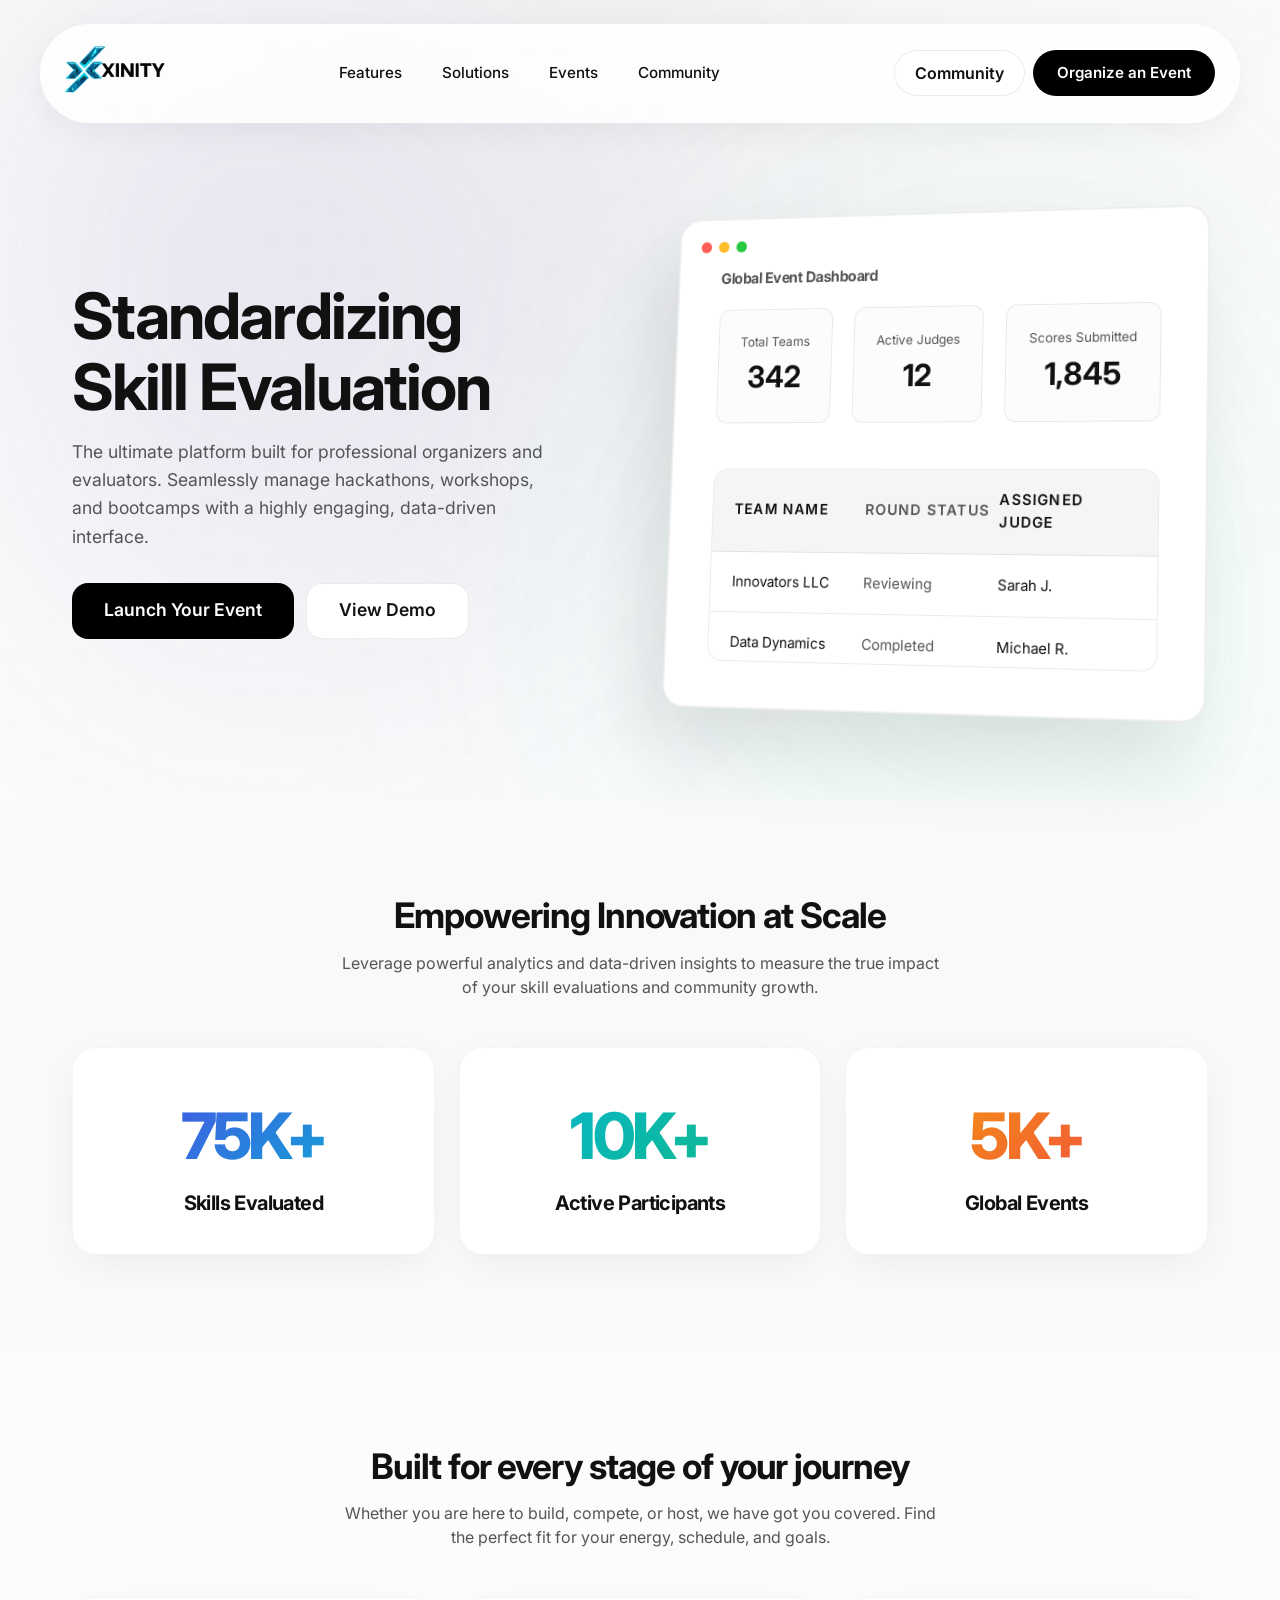
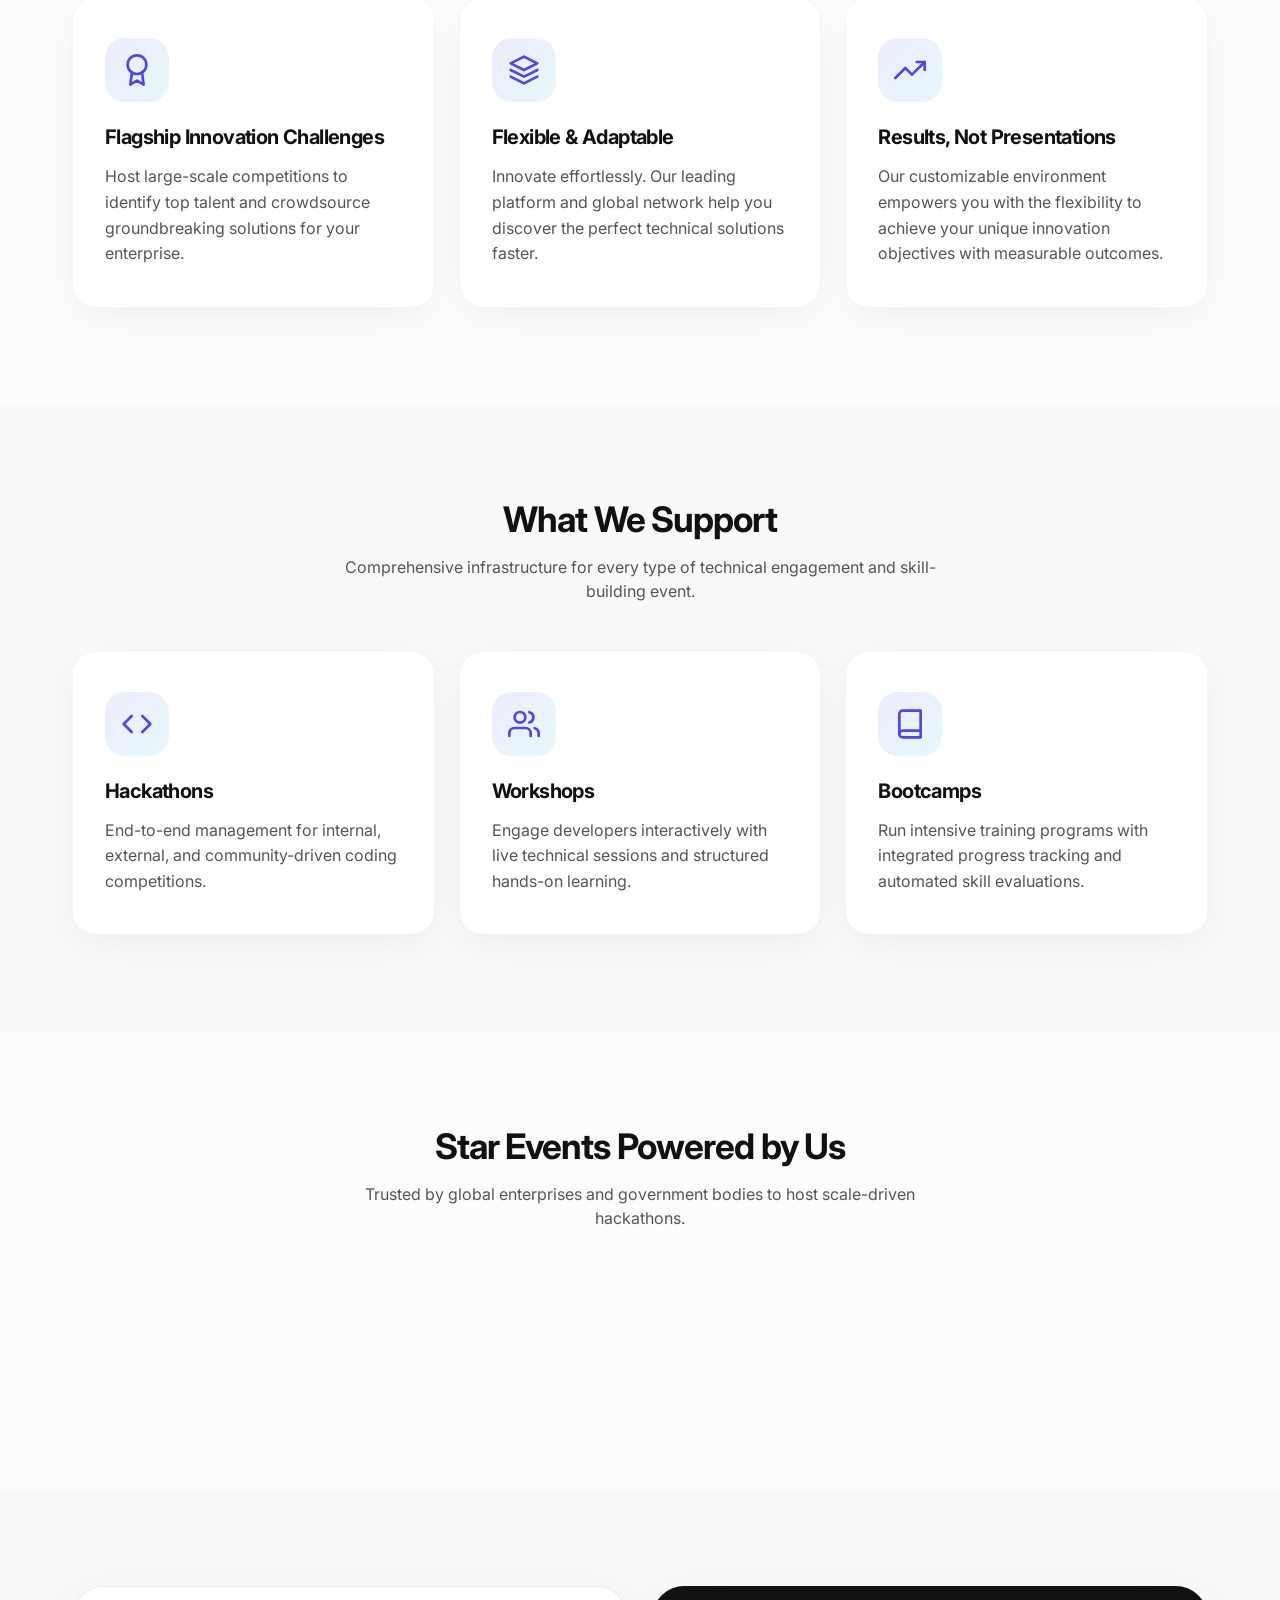
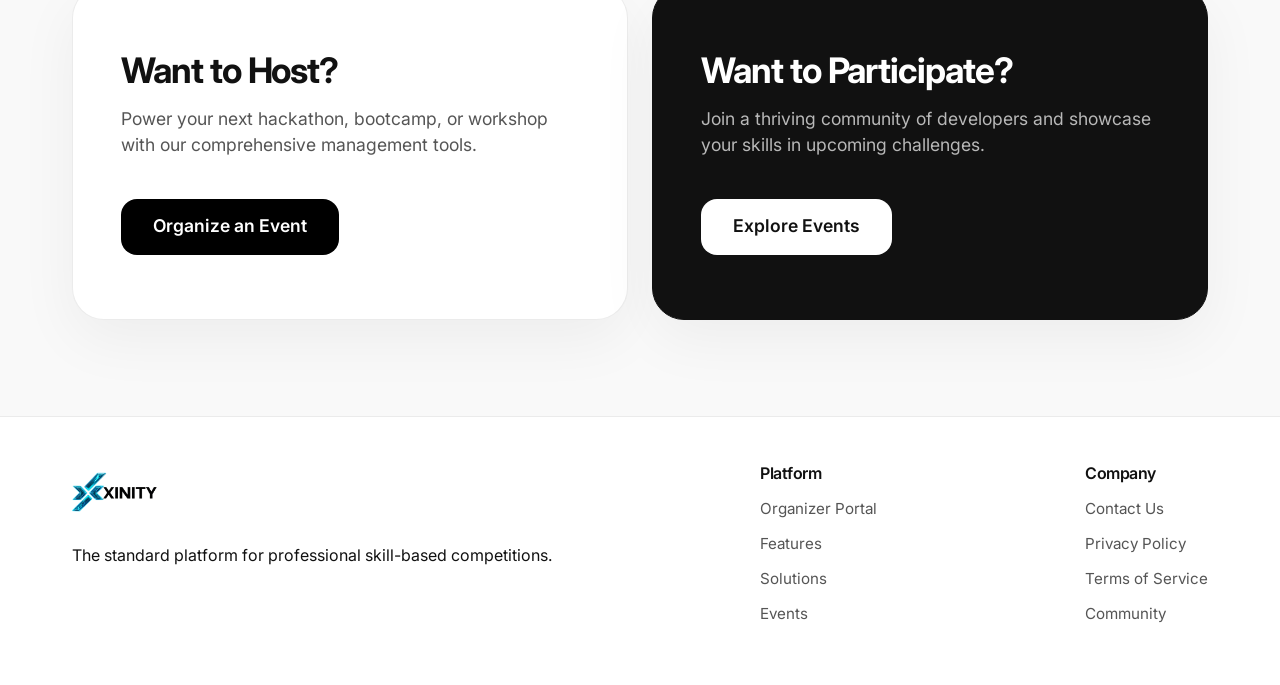
==== commit 5bdd347f: "Complete Hack2Skill-style UI/UX overhaul with JS animations and CSS 3D tilt" ====
--- a/index.html
+++ b/index.html
@@ -35,10 +35,10 @@
         <section class="section hero-section">
             <div class="container hero-container">
                 <div class="hero-content">
-                    <h1 class="hero-title stagger-1">Standardizing Skill Evaluation</h1>
-                    <p class="stagger-2" style="font-size: 1.25rem; color: var(--text-secondary); margin-bottom: 2.5rem;">The platform built for professional organizers and evaluators. Seamlessly manage events, participants, and scoring with a clean, high-performance interface.</p>
+                    <h1 class="hero-title stagger-1">Standardizing <span class="text-gradient">Skill Evaluation</span></h1>
+                    <p class="stagger-2" style="font-size: 1.25rem; color: var(--text-secondary); margin-bottom: 2.5rem; line-height: 1.6;">The ultimate platform built for professional organizers and evaluators. Seamlessly manage hackathons, workshops, and bootcamps with a highly engaging, data-driven interface.</p>
                     <div class="stagger-3" style="display: flex; gap: 1rem; flex-wrap: wrap;">
-                        <a href="https://event.xinity.in" class="btn btn-primary btn-large" target="_blank">Launch Your Event</a>
+                        <a href="https://event.xinity.in" class="btn btn-primary btn-large glow-btn" target="_blank">Launch Your Event</a>
                         <a href="#demo" class="btn btn-secondary btn-large">View Demo</a>
                     </div>
                 </div>
@@ -106,18 +106,24 @@
                     <h2>Empowering Innovation at Scale</h2>
                     <p style="color: var(--text-secondary); max-width: 600px; margin: 0 auto;">Leverage powerful analytics and data-driven insights to measure the true impact of your skill evaluations and community growth.</p>
                 </div>
-                <div class="features-grid">
-                    <div class="feature-card" style="text-align: center;">
-                        <div style="font-size: 3.5rem; font-weight: 800; margin-bottom: 0.5rem; letter-spacing: -0.05em; background: linear-gradient(135deg, var(--text-primary), #666); -webkit-background-clip: text; -webkit-text-fill-color: transparent;">75K+</div>
-                        <h3 style="font-size: 1.1rem; margin-bottom: 0; color: var(--text-secondary);">Skills Evaluated</h3>
-                    </div>
-                    <div class="feature-card" style="text-align: center;">
-                        <div style="font-size: 3.5rem; font-weight: 800; margin-bottom: 0.5rem; letter-spacing: -0.05em; background: linear-gradient(135deg, var(--text-primary), #666); -webkit-background-clip: text; -webkit-text-fill-color: transparent;">10K+</div>
-                        <h3 style="font-size: 1.1rem; margin-bottom: 0; color: var(--text-secondary);">Active Participants</h3>
-                    </div>
-                    <div class="feature-card" style="text-align: center;">
-                        <div style="font-size: 3.5rem; font-weight: 800; margin-bottom: 0.5rem; letter-spacing: -0.05em; background: linear-gradient(135deg, var(--text-primary), #666); -webkit-background-clip: text; -webkit-text-fill-color: transparent;">5K+</div>
-                        <h3 style="font-size: 1.1rem; margin-bottom: 0; color: var(--text-secondary);">Global Events</h3>
+                <div class="features-grid" id="stats-container">
+                    <div class="feature-card tilt-card" style="text-align: center;">
+                        <div class="tilt-inner">
+                            <div class="stat-number" data-target="75" data-suffix="K+" style="font-size: 4rem; font-weight: 800; margin-bottom: 0.5rem; letter-spacing: -0.05em; background: linear-gradient(135deg, #4F46E5, #06B6D4); -webkit-background-clip: text; -webkit-text-fill-color: transparent;">0</div>
+                            <h3 style="font-size: 1.25rem; font-weight: 700; margin-bottom: 0; color: var(--text-primary);">Skills Evaluated</h3>
+                        </div>
+                    </div>
+                    <div class="feature-card tilt-card" style="text-align: center;">
+                        <div class="tilt-inner">
+                            <div class="stat-number" data-target="10" data-suffix="K+" style="font-size: 4rem; font-weight: 800; margin-bottom: 0.5rem; letter-spacing: -0.05em; background: linear-gradient(135deg, #06B6D4, #10B981); -webkit-background-clip: text; -webkit-text-fill-color: transparent;">0</div>
+                            <h3 style="font-size: 1.25rem; font-weight: 700; margin-bottom: 0; color: var(--text-primary);">Active Participants</h3>
+                        </div>
+                    </div>
+                    <div class="feature-card tilt-card" style="text-align: center;">
+                        <div class="tilt-inner">
+                            <div class="stat-number" data-target="5" data-suffix="K+" style="font-size: 4rem; font-weight: 800; margin-bottom: 0.5rem; letter-spacing: -0.05em; background: linear-gradient(135deg, #F59E0B, #EF4444); -webkit-background-clip: text; -webkit-text-fill-color: transparent;">0</div>
+                            <h3 style="font-size: 1.25rem; font-weight: 700; margin-bottom: 0; color: var(--text-primary);">Global Events</h3>
+                        </div>
                     </div>
                 </div>
             </div>
--- a/style.css
+++ b/style.css
@@ -344,25 +344,85 @@
 
 .feature-card,
 .solution-card {
-    background: white;
-    padding: 2rem;
+    background: #ffffff;
+    padding: 2.5rem 2rem;
     border-radius: 24px;
-    border: 1px solid var(--border-light);
-    box-shadow: 0 12px 32px rgba(0, 0, 0, 0.03);
-    transition: transform 0.3s var(--ease-out), box-shadow 0.3s var(--ease-out);
+    border: 1px solid rgba(0, 0, 0, 0.04);
+    box-shadow: 0 10px 40px -10px rgba(0,0,0,0.08);
+    transition: all 0.4s cubic-bezier(0.175, 0.885, 0.32, 1.275);
+    position: relative;
+    overflow: hidden;
+    z-index: 1;
+}
+
+.feature-card::before,
+.solution-card::before {
+    content: '';
+    position: absolute;
+    top: 0; left: 0; right: 0; bottom: 0;
+    border-radius: 24px;
+    padding: 2px;
+    background: linear-gradient(135deg, #4F46E5, #06B6D4, #10B981);
+    -webkit-mask: linear-gradient(#fff 0 0) content-box, linear-gradient(#fff 0 0);
+    -webkit-mask-composite: xor;
+    mask-composite: exclude;
+    opacity: 0;
+    transition: opacity 0.4s ease;
+    z-index: -1;
 }
 
 .feature-card:hover,
 .solution-card:hover {
-    transform: translateY(-8px);
-    box-shadow: 0 24px 48px rgba(0, 0, 0, 0.08);
-    border-color: rgba(0, 0, 0, 0.1);
+    transform: translateY(-10px);
+    box-shadow: 0 20px 50px -10px rgba(79, 70, 229, 0.2);
+}
+
+.feature-card:hover::before,
+.solution-card:hover::before {
+    opacity: 1;
 }
 
 .feature-icon,
 .solution-icon {
-    font-size: 2rem;
+    display: inline-flex;
+    align-items: center;
+    justify-content: center;
+    width: 64px;
+    height: 64px;
+    border-radius: 20px;
+    background: linear-gradient(135deg, rgba(79, 70, 229, 0.1), rgba(6, 182, 212, 0.1));
+    color: #4F46E5;
     margin-bottom: 1.5rem;
+    transition: all 0.4s ease;
+}
+
+.feature-card:hover .feature-icon,
+.solution-card:hover .solution-icon {
+    transform: scale(1.1) rotate(5deg);
+    background: linear-gradient(135deg, #4F46E5, #06B6D4);
+    color: white;
+}
+
+.event-tag {
+    display: inline-flex;
+    align-items: center;
+    justify-content: center;
+    padding: 12px 24px;
+    background: white;
+    color: var(--text-primary);
+    border: 1px solid rgba(0, 0, 0, 0.08);
+    border-radius: 99px;
+    font-weight: 500;
+    box-shadow: 0 4px 12px rgba(0, 0, 0, 0.03);
+    transition: all 0.3s ease;
+    cursor: default;
+}
+
+.event-tag:hover {
+    transform: translateY(-3px);
+    box-shadow: 0 8px 24px rgba(79, 70, 229, 0.15);
+    border-color: rgba(79, 70, 229, 0.3);
+    color: #4F46E5;
 }
 
 .feature-card h3,
@@ -751,4 +811,46 @@
     100% {
         transform: translate(-5%, -5%) scale(0.95);
     }
-}+
+/* --- HACK2SKILL VIBRANT ENHANCEMENTS --- */
+.text-gradient {
+    background: linear-gradient(135deg, #4F46E5, #06B6D4);
+    -webkit-background-clip: text;
+    -webkit-text-fill-color: transparent;
+    display: inline-block;
+}
+
+.glow-btn {
+    position: relative;
+    overflow: hidden;
+    z-index: 1;
+    border: none !important;
+    background: linear-gradient(135deg, #4F46E5, #06B6D4) !important;
+    color: white !important;
+}
+
+.glow-btn::before {
+    content: '';
+    position: absolute;
+    top: -2px; left: -2px; right: -2px; bottom: -2px;
+    background: linear-gradient(135deg, #FF6B6B, #4ECDC4, #4F46E5);
+    z-index: -1;
+    border-radius: inherit;
+    filter: blur(10px);
+    opacity: 0;
+    transition: opacity 0.3s ease;
+}
+
+.glow-btn:hover::before {
+    opacity: 0.8;
+}
+
+.tilt-card {
+    transform-style: preserve-3d;
+    transform: perspective(1000px);
+}
+
+.tilt-inner {
+    transform: translateZ(30px);
+    pointer-events: none;
+}}
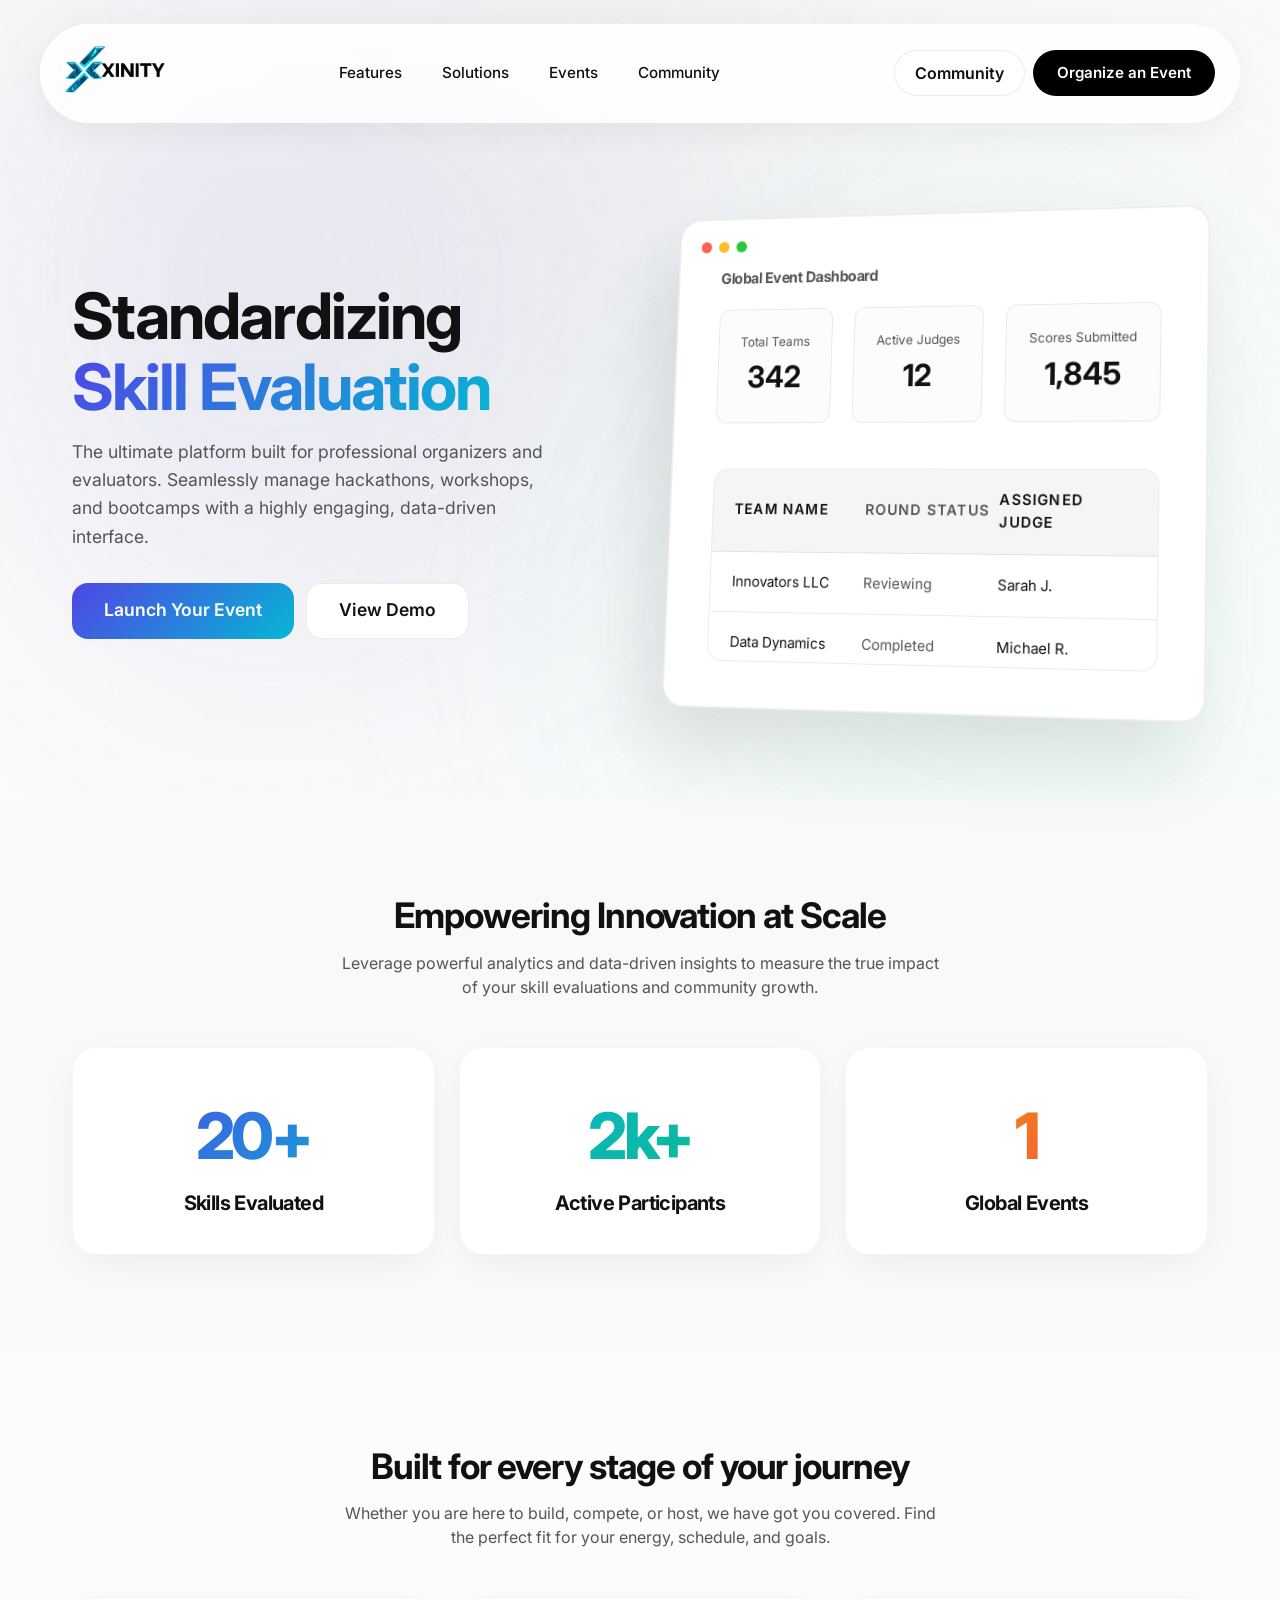
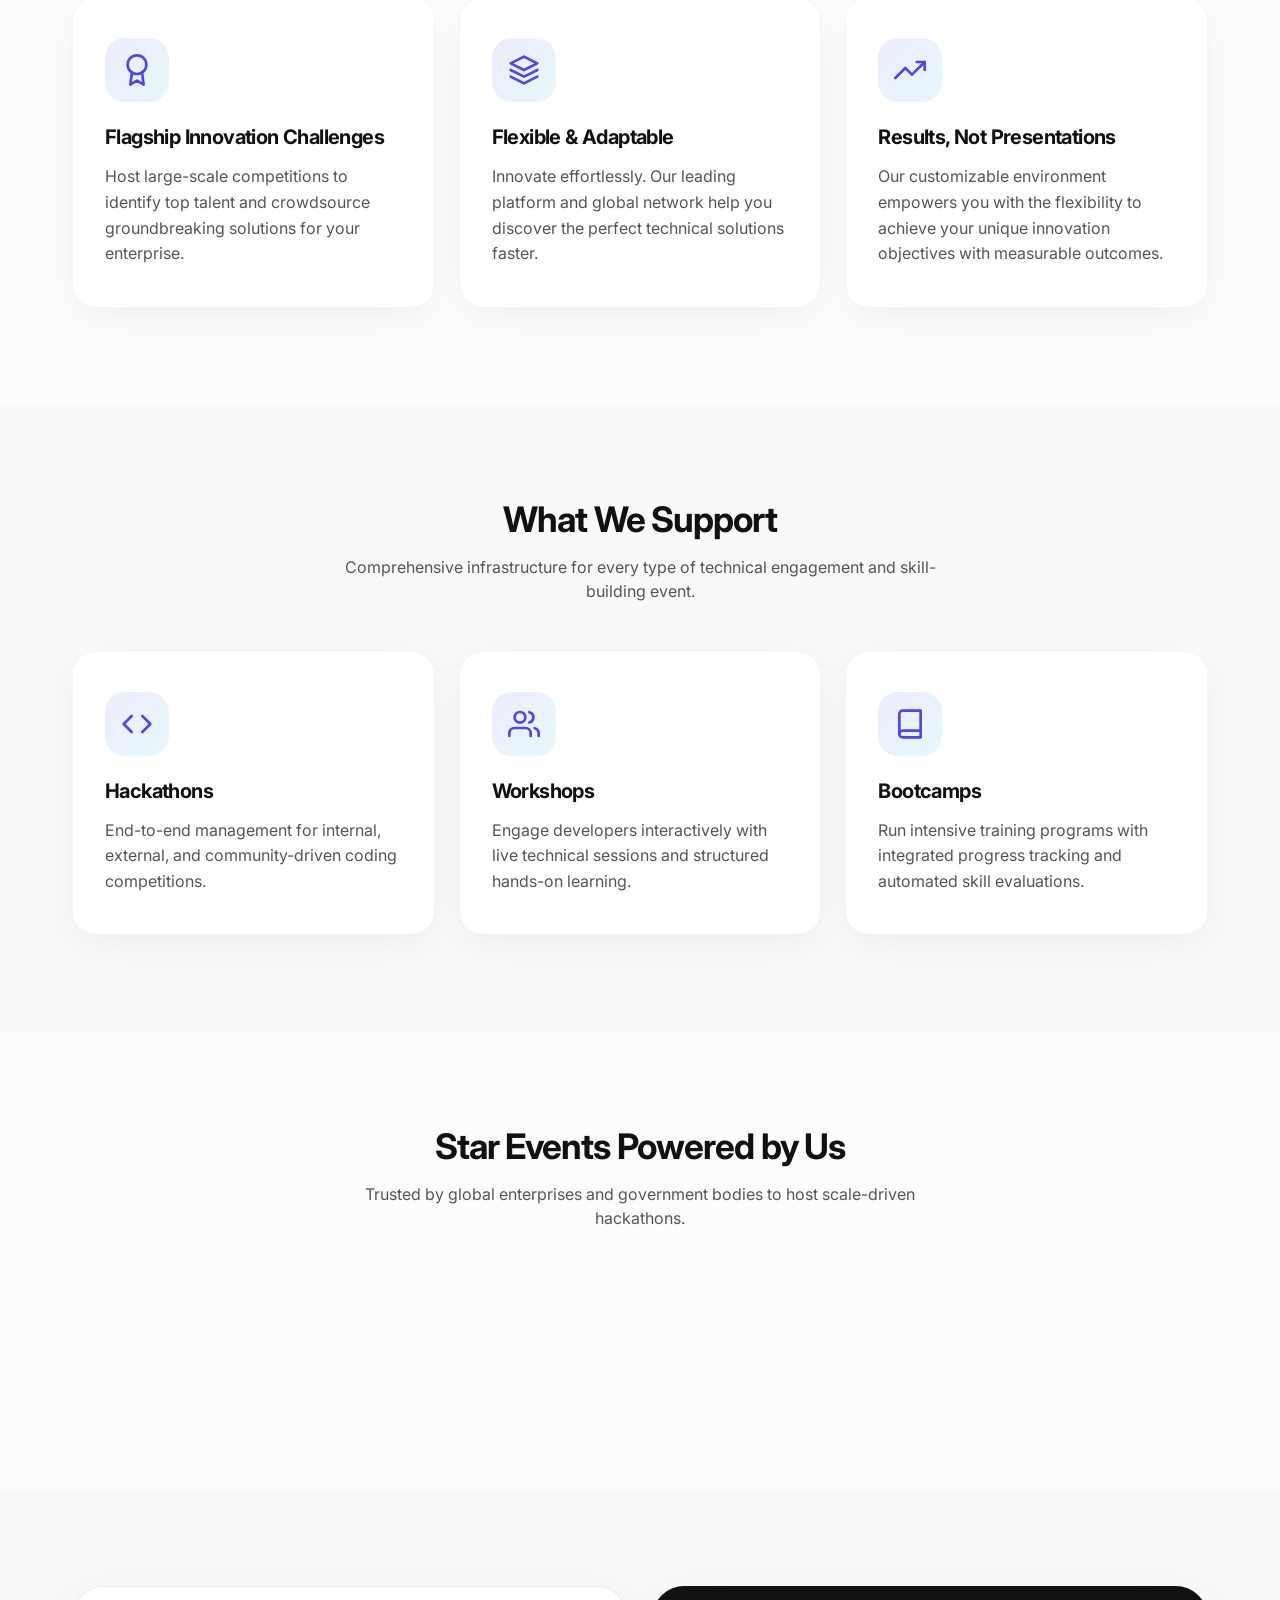
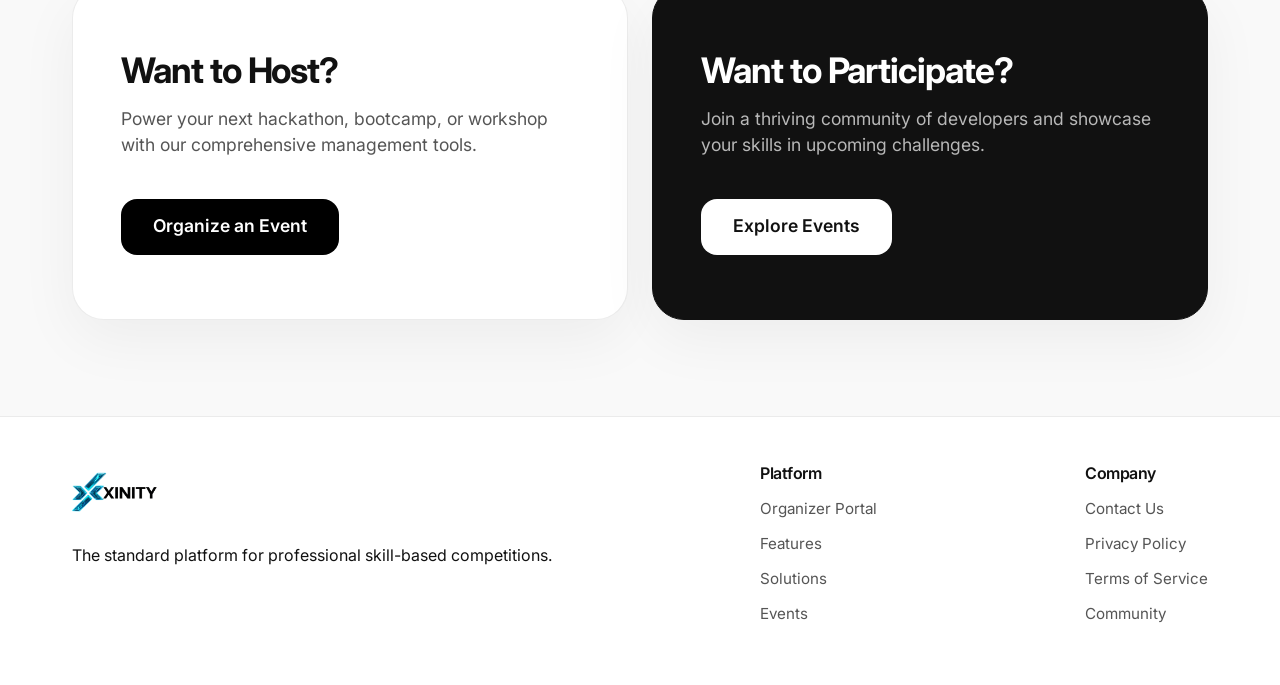
==== commit daf64e10: "Update stats to 20+, 2k+, and 1" ====
--- a/index.html
+++ b/index.html
@@ -109,19 +109,19 @@
                 <div class="features-grid" id="stats-container">
                     <div class="feature-card tilt-card" style="text-align: center;">
                         <div class="tilt-inner">
-                            <div class="stat-number" data-target="75" data-suffix="K+" style="font-size: 4rem; font-weight: 800; margin-bottom: 0.5rem; letter-spacing: -0.05em; background: linear-gradient(135deg, #4F46E5, #06B6D4); -webkit-background-clip: text; -webkit-text-fill-color: transparent;">0</div>
+                            <div class="stat-number" data-target="20" data-suffix="+" style="font-size: 4rem; font-weight: 800; margin-bottom: 0.5rem; letter-spacing: -0.05em; background: linear-gradient(135deg, #4F46E5, #06B6D4); -webkit-background-clip: text; -webkit-text-fill-color: transparent;">0</div>
                             <h3 style="font-size: 1.25rem; font-weight: 700; margin-bottom: 0; color: var(--text-primary);">Skills Evaluated</h3>
                         </div>
                     </div>
                     <div class="feature-card tilt-card" style="text-align: center;">
                         <div class="tilt-inner">
-                            <div class="stat-number" data-target="10" data-suffix="K+" style="font-size: 4rem; font-weight: 800; margin-bottom: 0.5rem; letter-spacing: -0.05em; background: linear-gradient(135deg, #06B6D4, #10B981); -webkit-background-clip: text; -webkit-text-fill-color: transparent;">0</div>
+                            <div class="stat-number" data-target="2" data-suffix="k+" style="font-size: 4rem; font-weight: 800; margin-bottom: 0.5rem; letter-spacing: -0.05em; background: linear-gradient(135deg, #06B6D4, #10B981); -webkit-background-clip: text; -webkit-text-fill-color: transparent;">0</div>
                             <h3 style="font-size: 1.25rem; font-weight: 700; margin-bottom: 0; color: var(--text-primary);">Active Participants</h3>
                         </div>
                     </div>
                     <div class="feature-card tilt-card" style="text-align: center;">
                         <div class="tilt-inner">
-                            <div class="stat-number" data-target="5" data-suffix="K+" style="font-size: 4rem; font-weight: 800; margin-bottom: 0.5rem; letter-spacing: -0.05em; background: linear-gradient(135deg, #F59E0B, #EF4444); -webkit-background-clip: text; -webkit-text-fill-color: transparent;">0</div>
+                            <div class="stat-number" data-target="1" data-suffix="" style="font-size: 4rem; font-weight: 800; margin-bottom: 0.5rem; letter-spacing: -0.05em; background: linear-gradient(135deg, #F59E0B, #EF4444); -webkit-background-clip: text; -webkit-text-fill-color: transparent;">0</div>
                             <h3 style="font-size: 1.25rem; font-weight: 700; margin-bottom: 0; color: var(--text-primary);">Global Events</h3>
                         </div>
                     </div>
--- a/style.css
+++ b/style.css
@@ -811,6 +811,7 @@
     100% {
         transform: translate(-5%, -5%) scale(0.95);
     }
+}
 
 /* --- HACK2SKILL VIBRANT ENHANCEMENTS --- */
 .text-gradient {
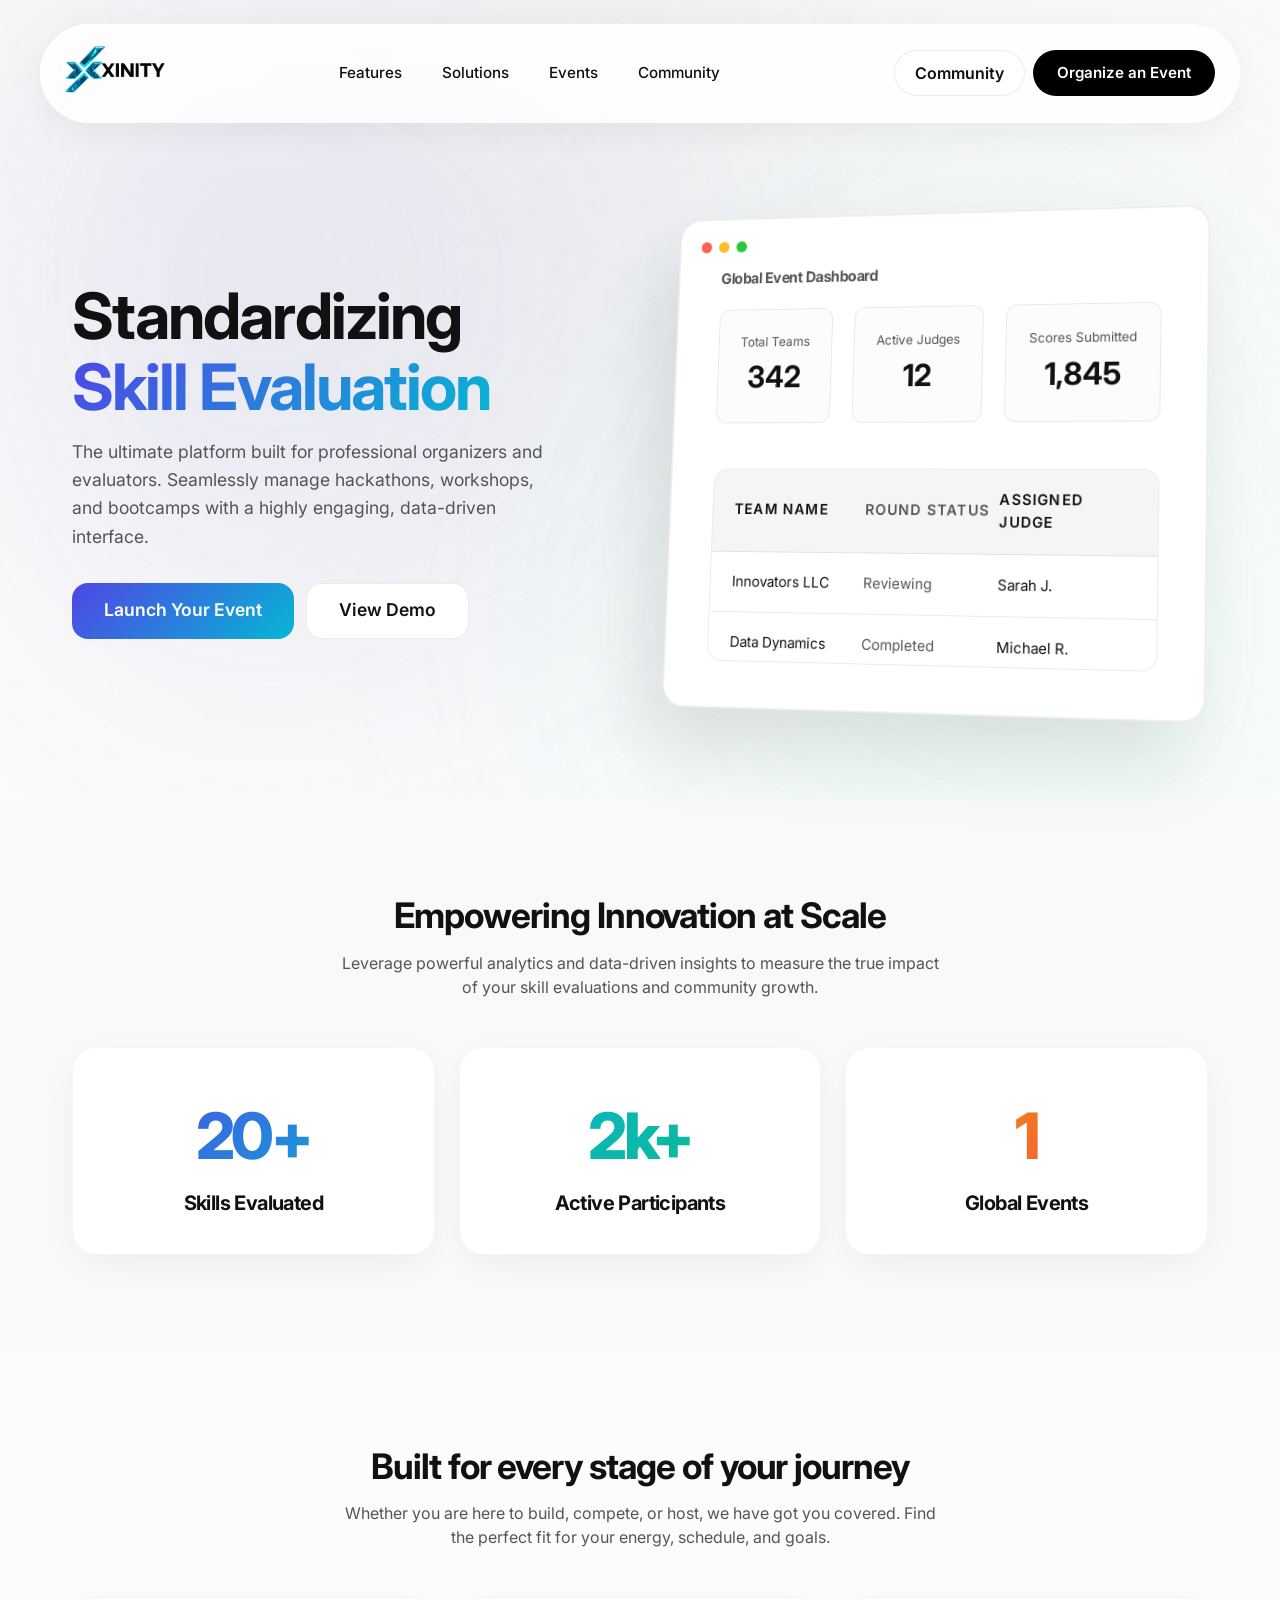
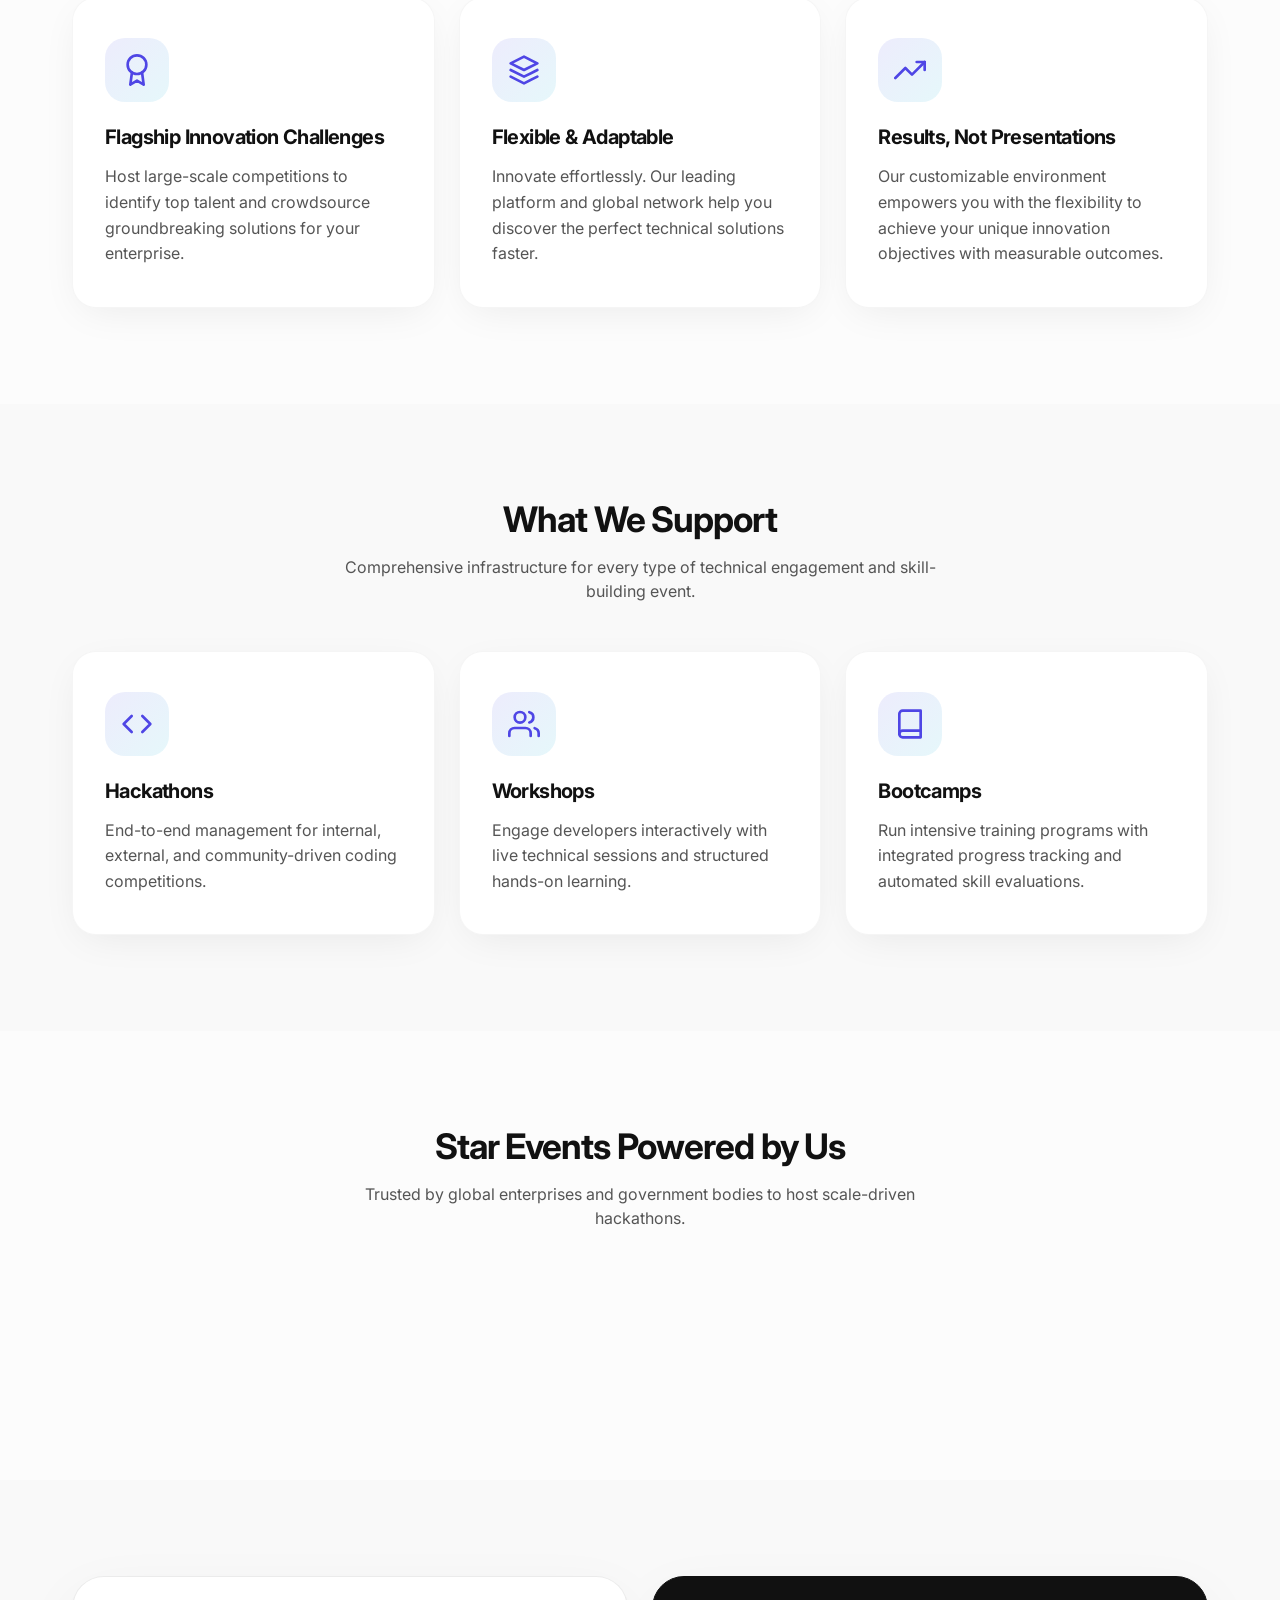
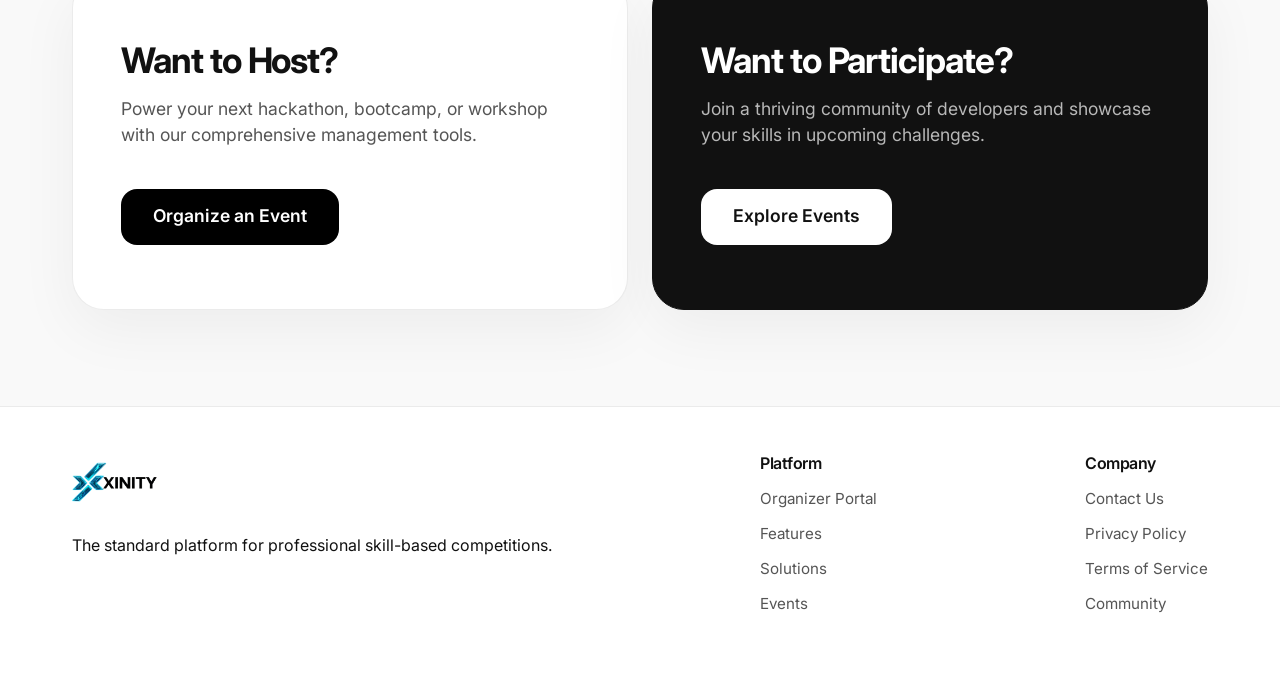
==== commit 00d7cdcb: "Replace generic pills with clickable Biothon and WebX logos" ====
--- a/index.html
+++ b/index.html
@@ -203,15 +203,13 @@
                     <h2>Star Events Powered by Us</h2>
                     <p style="color: var(--text-secondary); max-width: 600px; margin: 0 auto;">Trusted by global enterprises and government bodies to host scale-driven hackathons.</p>
                 </div>
-                <div style="display: flex; flex-wrap: wrap; gap: 1rem; justify-content: center;" class="reveal-on-scroll">
-                    <span class="btn btn-secondary" style="border-radius: 99px; pointer-events: none; padding: 12px 24px; font-weight: 500;">ICC 'Next In' Global Hackathon</span>
-                    <span class="btn btn-secondary" style="border-radius: 99px; pointer-events: none; padding: 12px 24px; font-weight: 500;">NTPC Hackathon</span>
-                    <span class="btn btn-secondary" style="border-radius: 99px; pointer-events: none; padding: 12px 24px; font-weight: 500;">Snap India Lensathon</span>
-                    <span class="btn btn-secondary" style="border-radius: 99px; pointer-events: none; padding: 12px 24px; font-weight: 500;">Police Hackathon</span>
-                    <span class="btn btn-secondary" style="border-radius: 99px; pointer-events: none; padding: 12px 24px; font-weight: 500;">Vistara</span>
-                    <span class="btn btn-secondary" style="border-radius: 99px; pointer-events: none; padding: 12px 24px; font-weight: 500;">UiPath RPADC</span>
-                    <span class="btn btn-secondary" style="border-radius: 99px; pointer-events: none; padding: 12px 24px; font-weight: 500;">Electhon</span>
-                    <span class="btn btn-secondary" style="border-radius: 99px; pointer-events: none; padding: 12px 24px; font-weight: 500;">Code for Future</span>
+                <div style="display: flex; flex-wrap: wrap; gap: 4rem; justify-content: center; align-items: center; margin-top: 2rem;" class="reveal-on-scroll">
+                    <a href="biothon.html" class="event-logo-link">
+                        <img src="assets/biothon-logo.png" alt="Biothon Logo" class="event-logo">
+                    </a>
+                    <a href="webx.html" class="event-logo-link">
+                        <img src="assets/webx-logo.png" alt="WebX Challenge Logo" class="event-logo">
+                    </a>
                 </div>
             </div>
         </section>
--- a/style.css
+++ b/style.css
@@ -854,4 +854,21 @@
 .tilt-inner {
     transform: translateZ(30px);
     pointer-events: none;
+}
+
+.event-logo-link {
+    display: inline-block;
+}
+
+.event-logo {
+    max-height: 100px;
+    width: auto;
+    object-fit: contain;
+    filter: drop-shadow(0 10px 20px rgba(0,0,0,0.05));
+    transition: all 0.4s cubic-bezier(0.175, 0.885, 0.32, 1.275);
+}
+
+.event-logo-link:hover .event-logo {
+    transform: scale(1.1) translateY(-8px);
+    filter: drop-shadow(0 20px 30px rgba(79, 70, 229, 0.2));
 }}
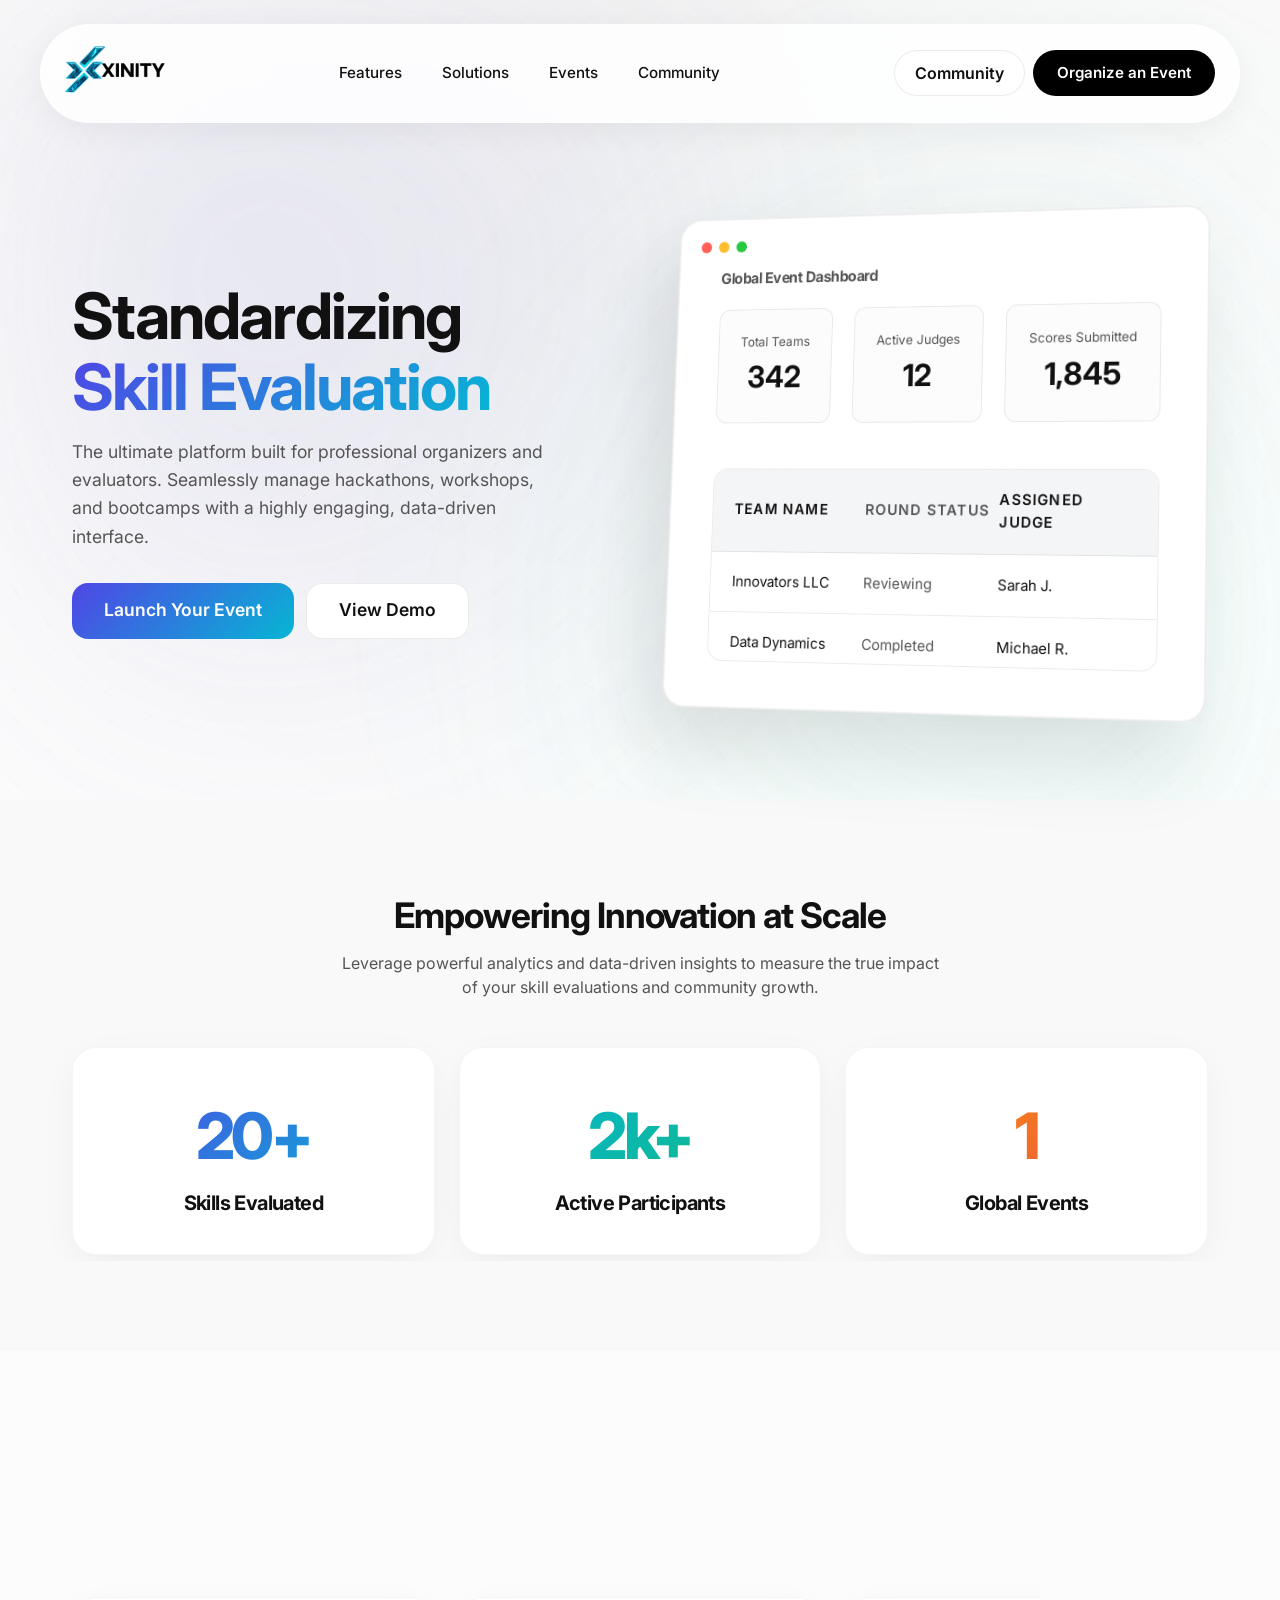
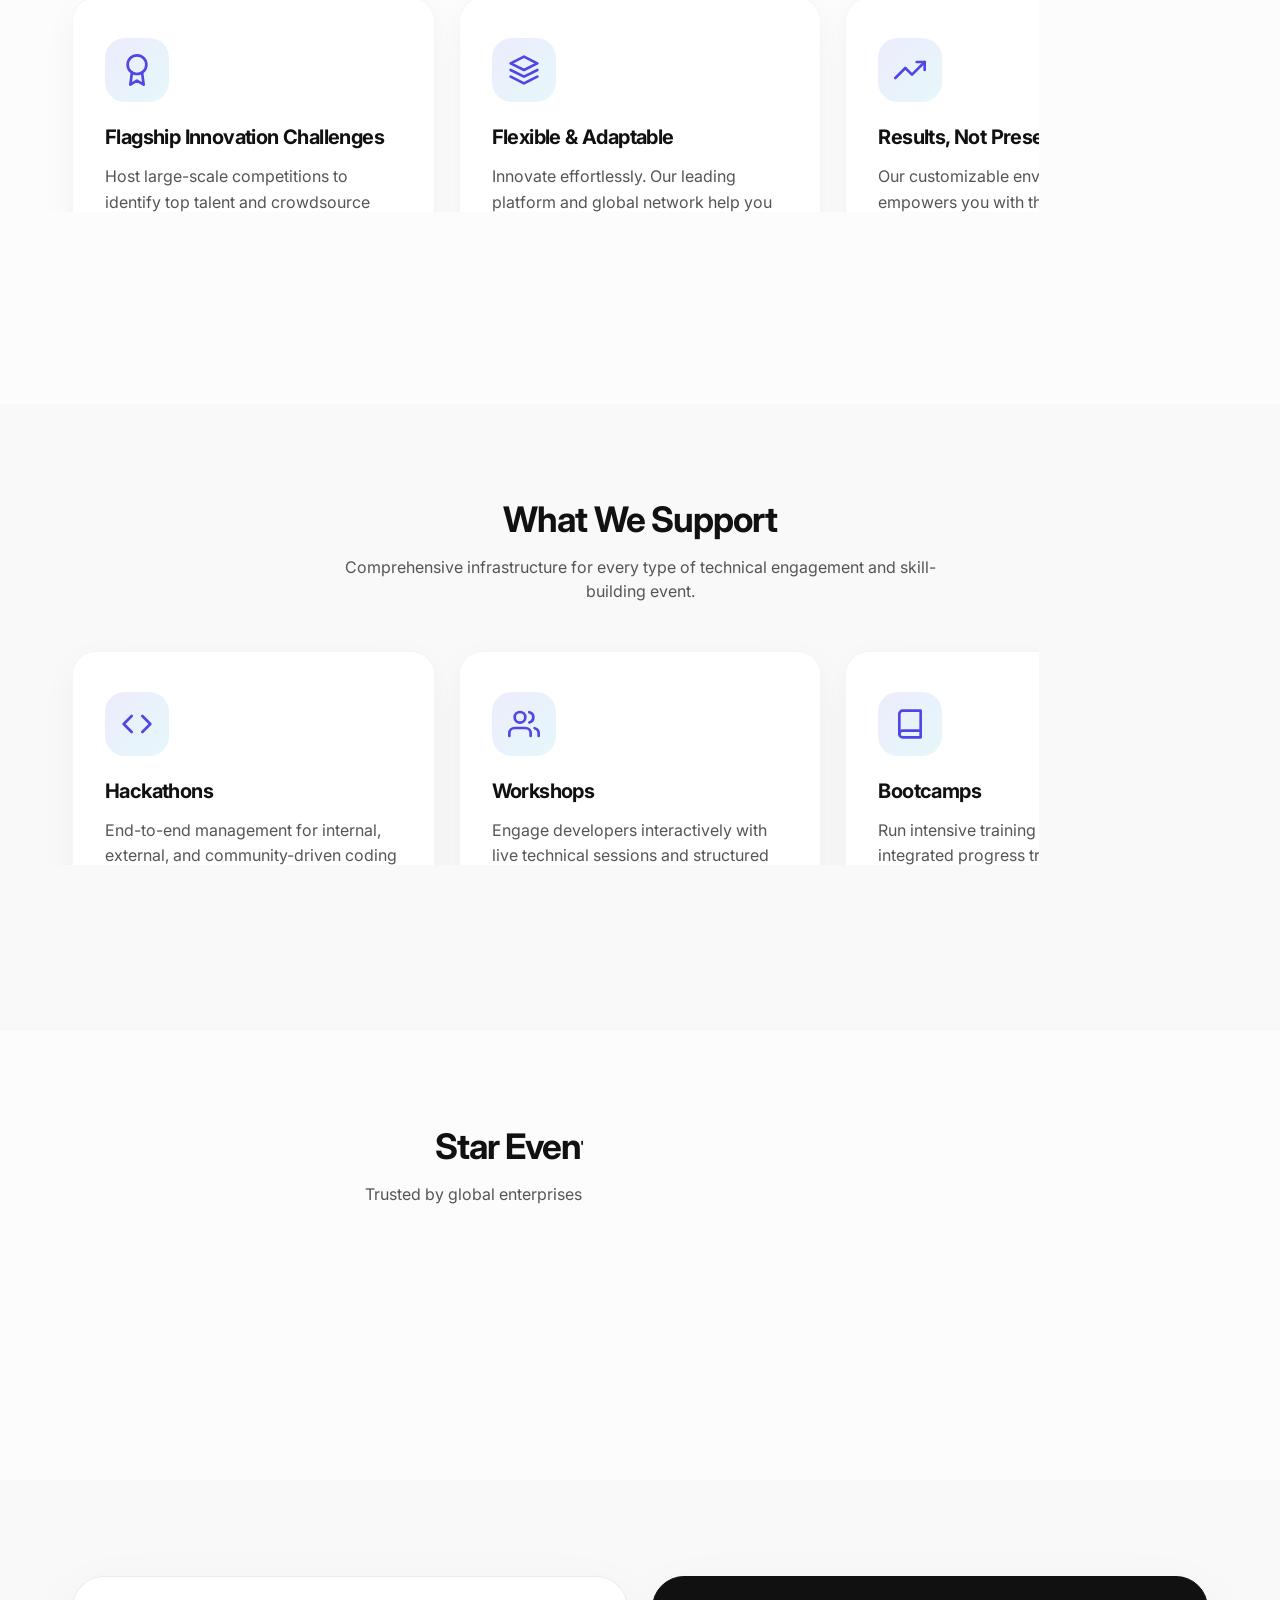
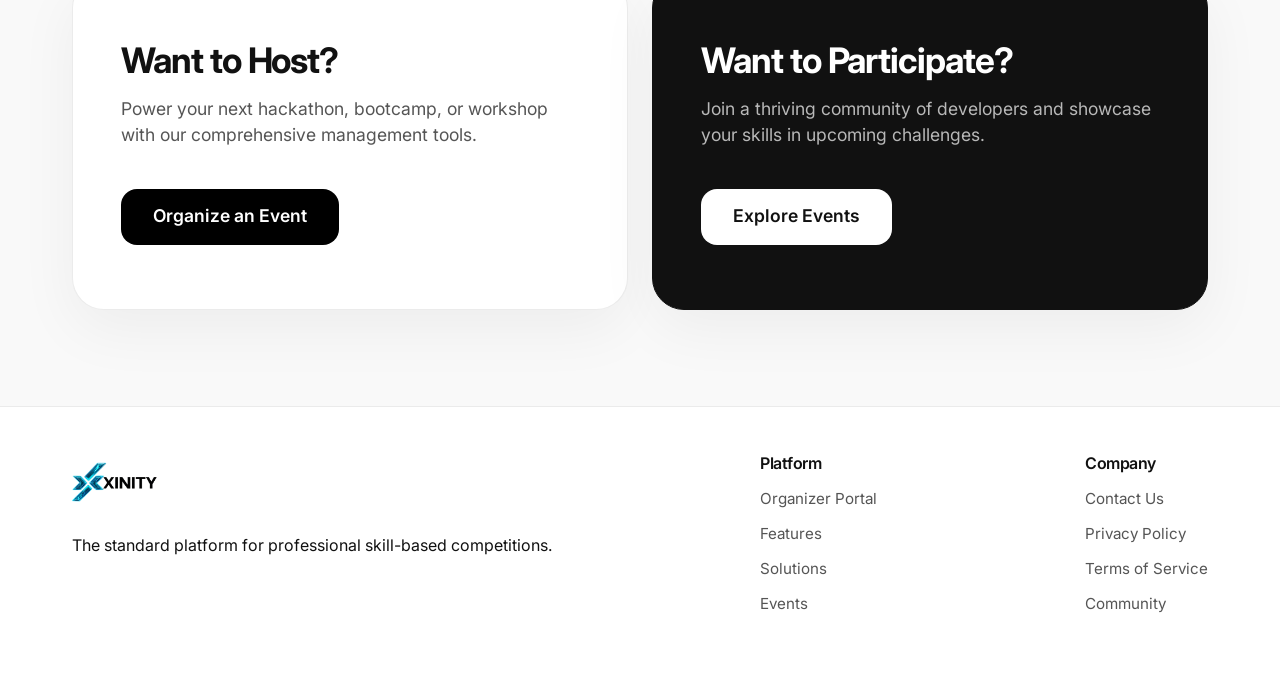
==== commit 19dfe491: "Fix visibility bug in star events logos" ====
--- a/index.html
+++ b/index.html
@@ -203,7 +203,7 @@
                     <h2>Star Events Powered by Us</h2>
                     <p style="color: var(--text-secondary); max-width: 600px; margin: 0 auto;">Trusted by global enterprises and government bodies to host scale-driven hackathons.</p>
                 </div>
-                <div style="display: flex; flex-wrap: wrap; gap: 4rem; justify-content: center; align-items: center; margin-top: 2rem;" class="reveal-on-scroll">
+                <div style="display: flex; flex-wrap: wrap; gap: 4rem; justify-content: center; align-items: center; margin-top: 2rem;">
                     <a href="biothon.html" class="event-logo-link">
                         <img src="assets/biothon-logo.png" alt="Biothon Logo" class="event-logo">
                     </a>
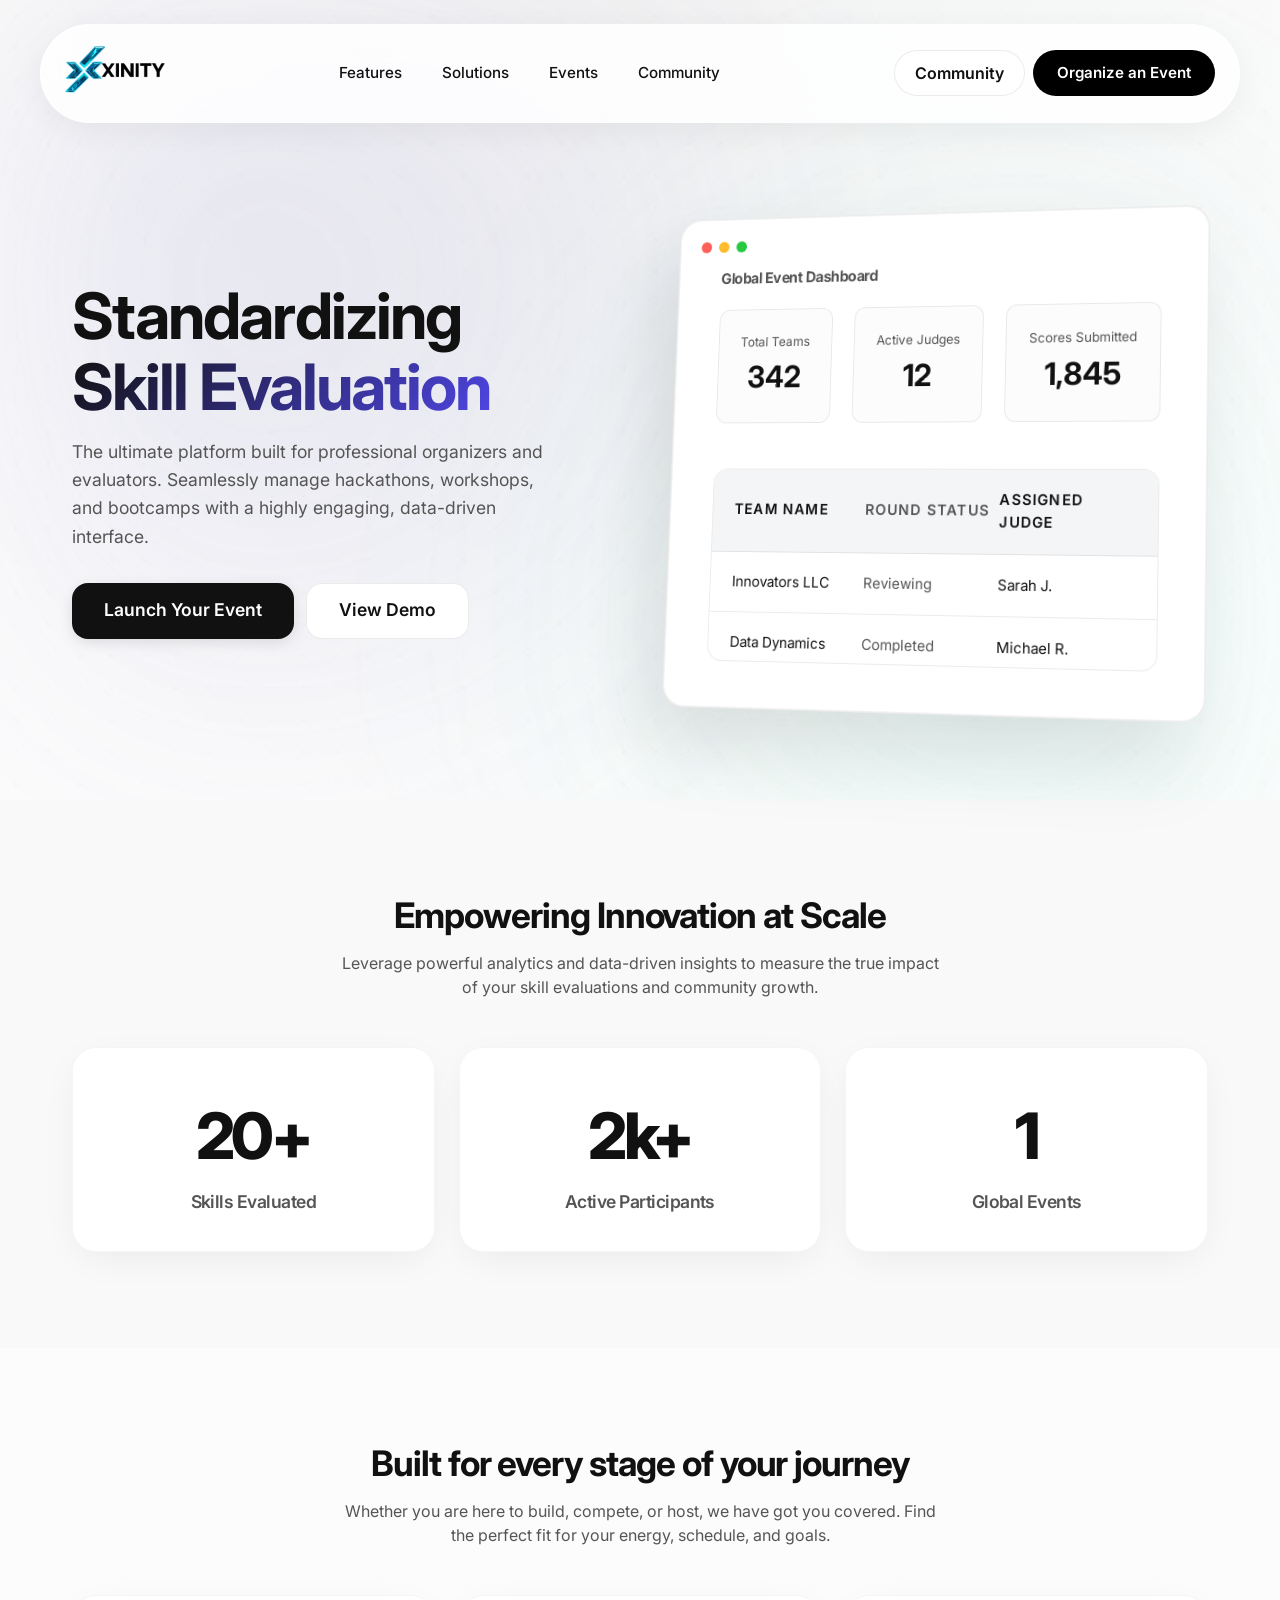
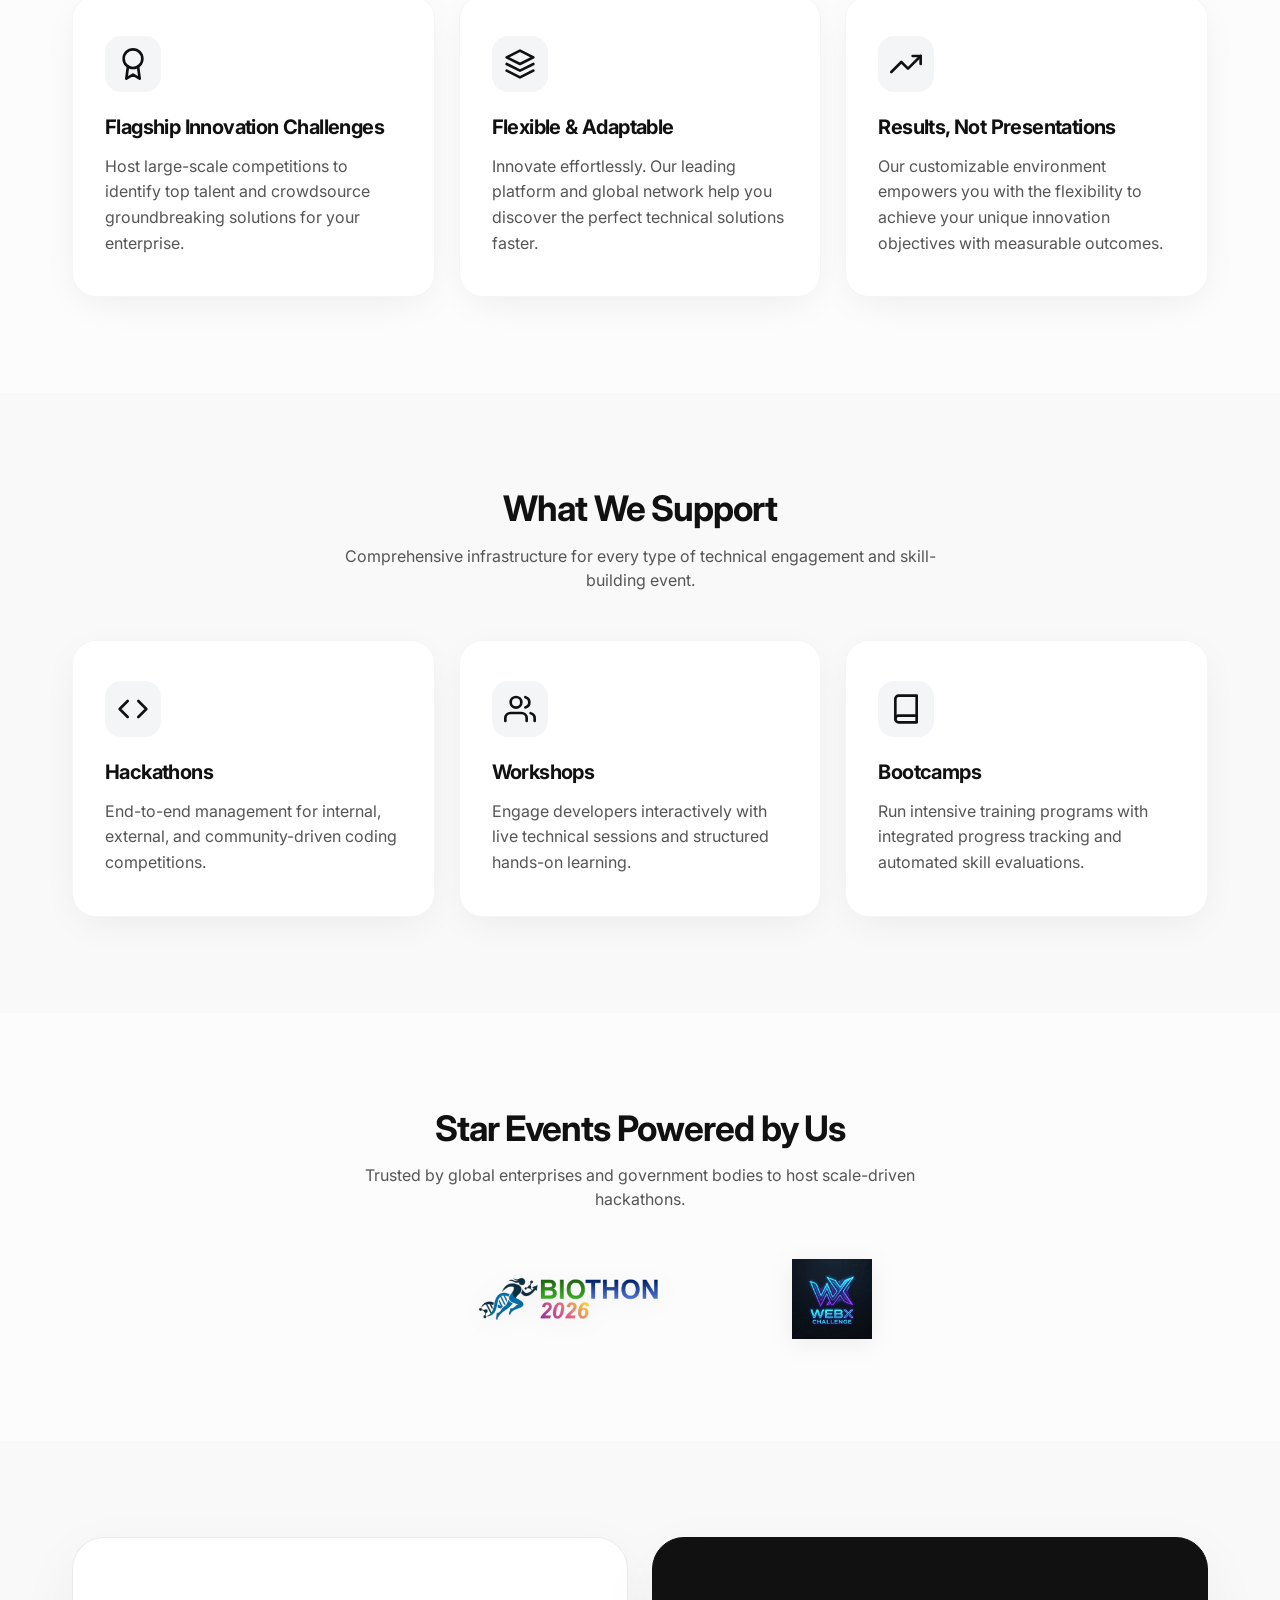
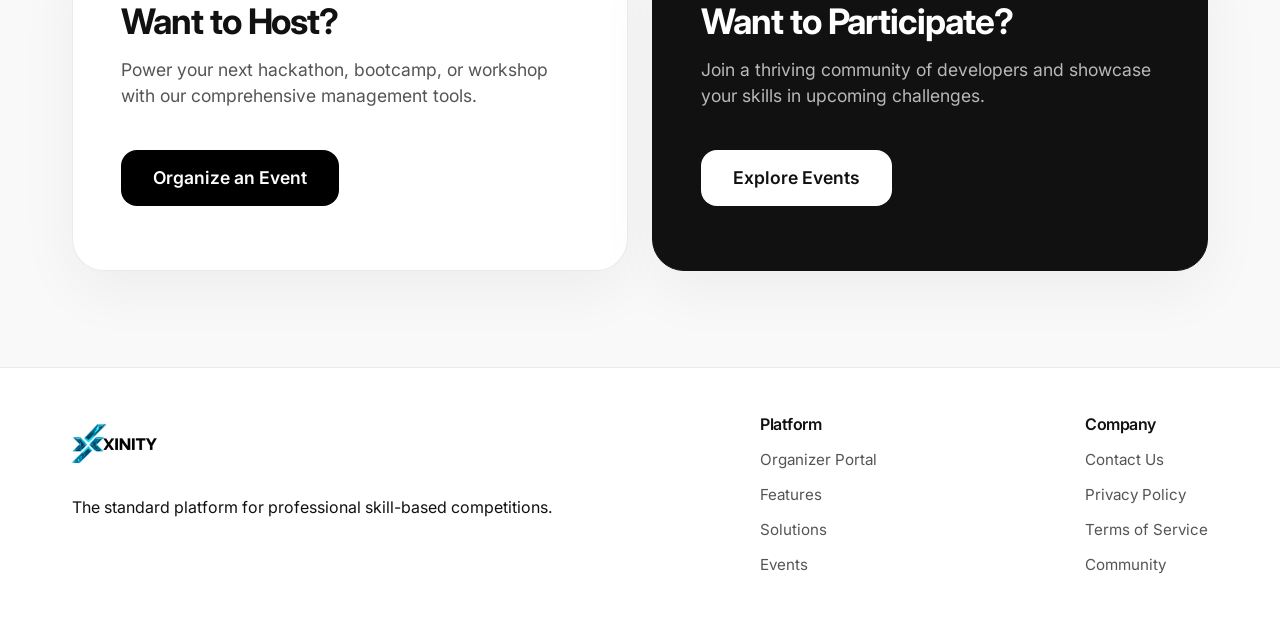
==== commit 85b99df9: "Refine vibrant UI to premium SaaS aesthetic" ====
--- a/index.html
+++ b/index.html
@@ -109,20 +109,20 @@
                 <div class="features-grid" id="stats-container">
                     <div class="feature-card tilt-card" style="text-align: center;">
                         <div class="tilt-inner">
-                            <div class="stat-number" data-target="20" data-suffix="+" style="font-size: 4rem; font-weight: 800; margin-bottom: 0.5rem; letter-spacing: -0.05em; background: linear-gradient(135deg, #4F46E5, #06B6D4); -webkit-background-clip: text; -webkit-text-fill-color: transparent;">0</div>
-                            <h3 style="font-size: 1.25rem; font-weight: 700; margin-bottom: 0; color: var(--text-primary);">Skills Evaluated</h3>
+                            <div class="stat-number" data-target="20" data-suffix="+" style="font-size: 4rem; font-weight: 800; margin-bottom: 0.5rem; letter-spacing: -0.05em; color: var(--text-primary);">0</div>
+                            <h3 style="font-size: 1.1rem; font-weight: 600; margin-bottom: 0; color: var(--text-secondary);">Skills Evaluated</h3>
                         </div>
                     </div>
                     <div class="feature-card tilt-card" style="text-align: center;">
                         <div class="tilt-inner">
-                            <div class="stat-number" data-target="2" data-suffix="k+" style="font-size: 4rem; font-weight: 800; margin-bottom: 0.5rem; letter-spacing: -0.05em; background: linear-gradient(135deg, #06B6D4, #10B981); -webkit-background-clip: text; -webkit-text-fill-color: transparent;">0</div>
-                            <h3 style="font-size: 1.25rem; font-weight: 700; margin-bottom: 0; color: var(--text-primary);">Active Participants</h3>
+                            <div class="stat-number" data-target="2" data-suffix="k+" style="font-size: 4rem; font-weight: 800; margin-bottom: 0.5rem; letter-spacing: -0.05em; color: var(--text-primary);">0</div>
+                            <h3 style="font-size: 1.1rem; font-weight: 600; margin-bottom: 0; color: var(--text-secondary);">Active Participants</h3>
                         </div>
                     </div>
                     <div class="feature-card tilt-card" style="text-align: center;">
                         <div class="tilt-inner">
-                            <div class="stat-number" data-target="1" data-suffix="" style="font-size: 4rem; font-weight: 800; margin-bottom: 0.5rem; letter-spacing: -0.05em; background: linear-gradient(135deg, #F59E0B, #EF4444); -webkit-background-clip: text; -webkit-text-fill-color: transparent;">0</div>
-                            <h3 style="font-size: 1.25rem; font-weight: 700; margin-bottom: 0; color: var(--text-primary);">Global Events</h3>
+                            <div class="stat-number" data-target="1" data-suffix="" style="font-size: 4rem; font-weight: 800; margin-bottom: 0.5rem; letter-spacing: -0.05em; color: var(--text-primary);">0</div>
+                            <h3 style="font-size: 1.1rem; font-weight: 600; margin-bottom: 0; color: var(--text-secondary);">Global Events</h3>
                         </div>
                     </div>
                 </div>
--- a/style.css
+++ b/style.css
@@ -355,31 +355,11 @@
     z-index: 1;
 }
 
-.feature-card::before,
-.solution-card::before {
-    content: '';
-    position: absolute;
-    top: 0; left: 0; right: 0; bottom: 0;
-    border-radius: 24px;
-    padding: 2px;
-    background: linear-gradient(135deg, #4F46E5, #06B6D4, #10B981);
-    -webkit-mask: linear-gradient(#fff 0 0) content-box, linear-gradient(#fff 0 0);
-    -webkit-mask-composite: xor;
-    mask-composite: exclude;
-    opacity: 0;
-    transition: opacity 0.4s ease;
-    z-index: -1;
-}
-
 .feature-card:hover,
 .solution-card:hover {
-    transform: translateY(-10px);
-    box-shadow: 0 20px 50px -10px rgba(79, 70, 229, 0.2);
-}
-
-.feature-card:hover::before,
-.solution-card:hover::before {
-    opacity: 1;
+    transform: translateY(-5px);
+    box-shadow: 0 20px 40px -10px rgba(0, 0, 0, 0.1);
+    border-color: rgba(0, 0, 0, 0.08);
 }
 
 .feature-icon,
@@ -387,19 +367,19 @@
     display: inline-flex;
     align-items: center;
     justify-content: center;
-    width: 64px;
-    height: 64px;
-    border-radius: 20px;
-    background: linear-gradient(135deg, rgba(79, 70, 229, 0.1), rgba(6, 182, 212, 0.1));
-    color: #4F46E5;
+    width: 56px;
+    height: 56px;
+    border-radius: 16px;
+    background: #f4f5f7;
+    color: #111;
     margin-bottom: 1.5rem;
-    transition: all 0.4s ease;
+    transition: all 0.3s ease;
 }
 
 .feature-card:hover .feature-icon,
 .solution-card:hover .solution-icon {
-    transform: scale(1.1) rotate(5deg);
-    background: linear-gradient(135deg, #4F46E5, #06B6D4);
+    transform: scale(1.05);
+    background: #111;
     color: white;
 }
 
@@ -815,35 +795,23 @@
 
 /* --- HACK2SKILL VIBRANT ENHANCEMENTS --- */
 .text-gradient {
-    background: linear-gradient(135deg, #4F46E5, #06B6D4);
+    background: linear-gradient(135deg, #111111, #4f46e5);
     -webkit-background-clip: text;
     -webkit-text-fill-color: transparent;
     display: inline-block;
 }
 
 .glow-btn {
-    position: relative;
-    overflow: hidden;
-    z-index: 1;
-    border: none !important;
-    background: linear-gradient(135deg, #4F46E5, #06B6D4) !important;
+    background: #111111 !important;
     color: white !important;
-}
-
-.glow-btn::before {
-    content: '';
-    position: absolute;
-    top: -2px; left: -2px; right: -2px; bottom: -2px;
-    background: linear-gradient(135deg, #FF6B6B, #4ECDC4, #4F46E5);
-    z-index: -1;
-    border-radius: inherit;
-    filter: blur(10px);
-    opacity: 0;
-    transition: opacity 0.3s ease;
-}
-
-.glow-btn:hover::before {
-    opacity: 0.8;
+    box-shadow: 0 4px 14px 0 rgba(0,0,0,0.1) !important;
+    transition: all 0.3s ease;
+}
+
+.glow-btn:hover {
+    background: #000000 !important;
+    box-shadow: 0 6px 20px rgba(0,0,0,0.15) !important;
+    transform: translateY(-2px);
 }
 
 .tilt-card {
@@ -852,7 +820,7 @@
 }
 
 .tilt-inner {
-    transform: translateZ(30px);
+    transform: translateZ(20px);
     pointer-events: none;
 }
 
@@ -861,14 +829,14 @@
 }
 
 .event-logo {
-    max-height: 100px;
+    max-height: 80px;
     width: auto;
     object-fit: contain;
-    filter: drop-shadow(0 10px 20px rgba(0,0,0,0.05));
+    filter: drop-shadow(0 4px 12px rgba(0,0,0,0.06));
     transition: all 0.4s cubic-bezier(0.175, 0.885, 0.32, 1.275);
 }
 
 .event-logo-link:hover .event-logo {
-    transform: scale(1.1) translateY(-8px);
-    filter: drop-shadow(0 20px 30px rgba(79, 70, 229, 0.2));
+    transform: scale(1.05) translateY(-5px);
+    filter: drop-shadow(0 12px 24px rgba(0,0,0,0.1));
 }}
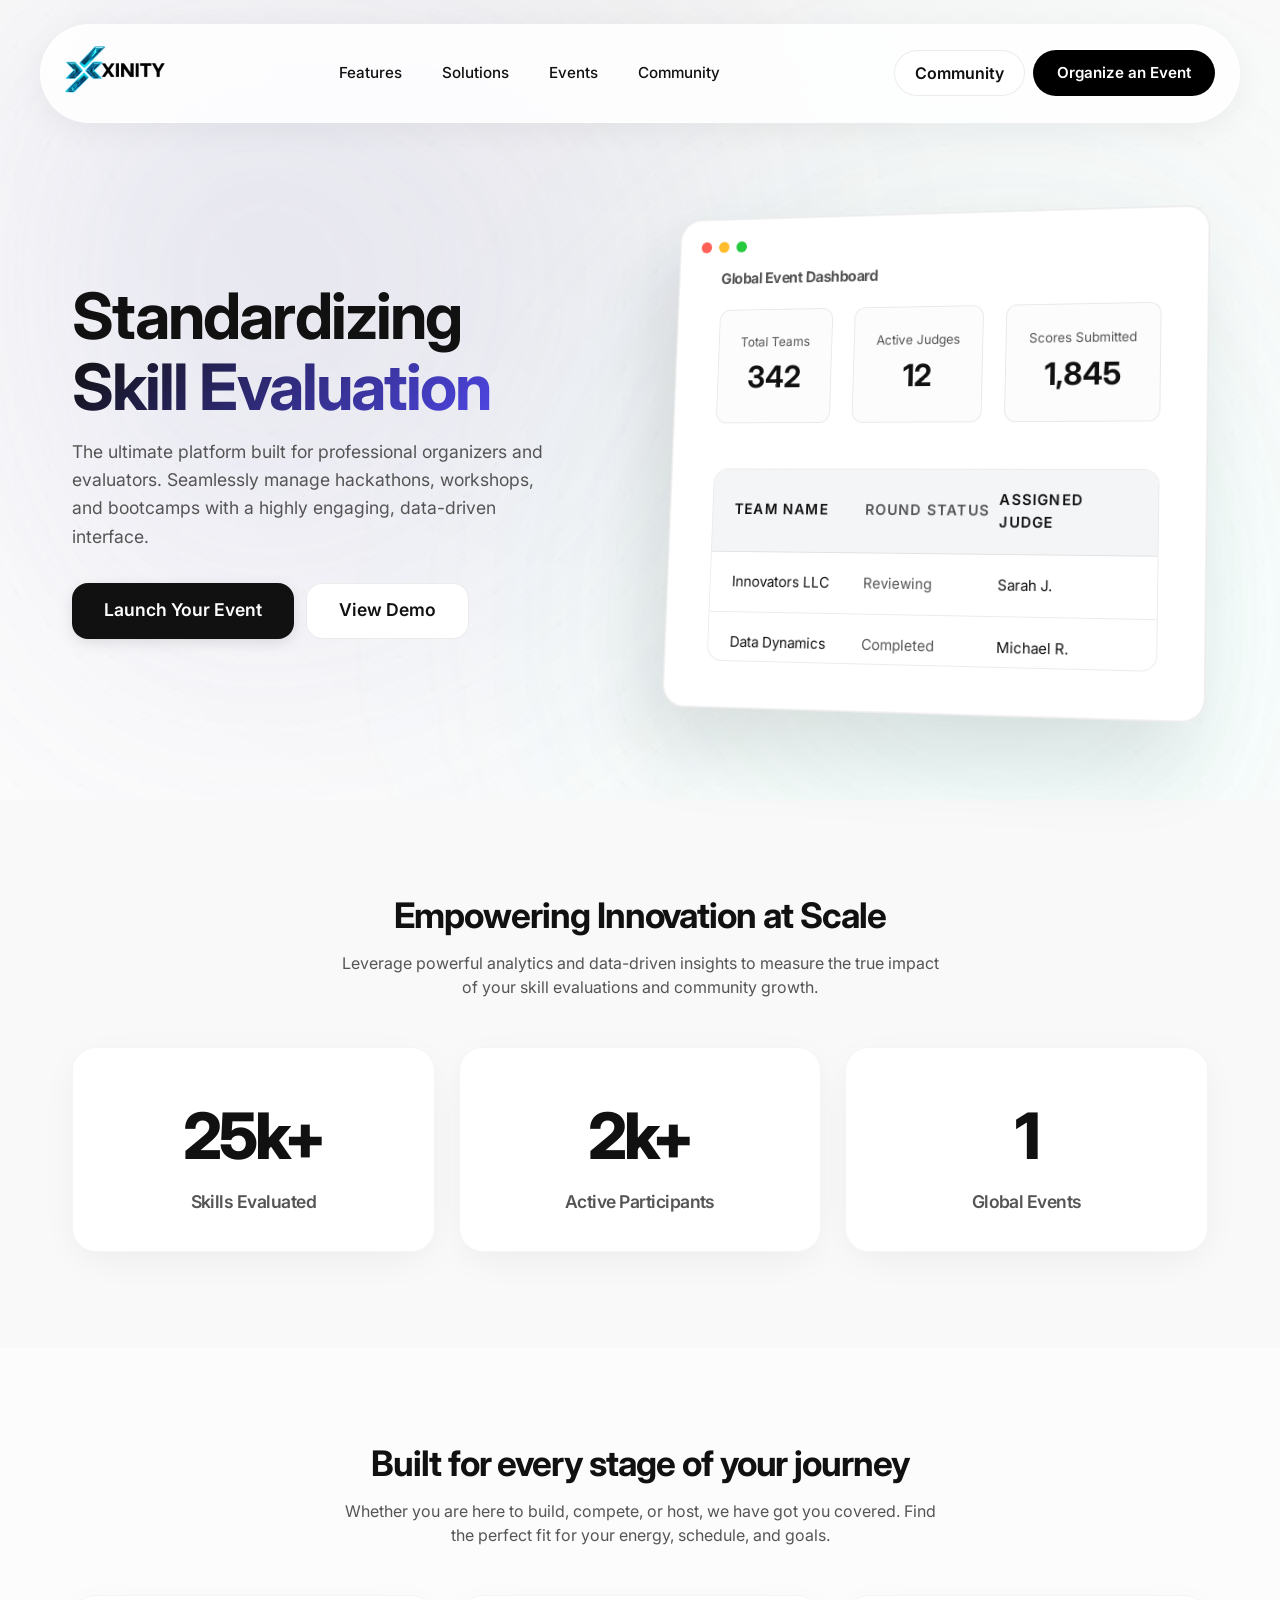
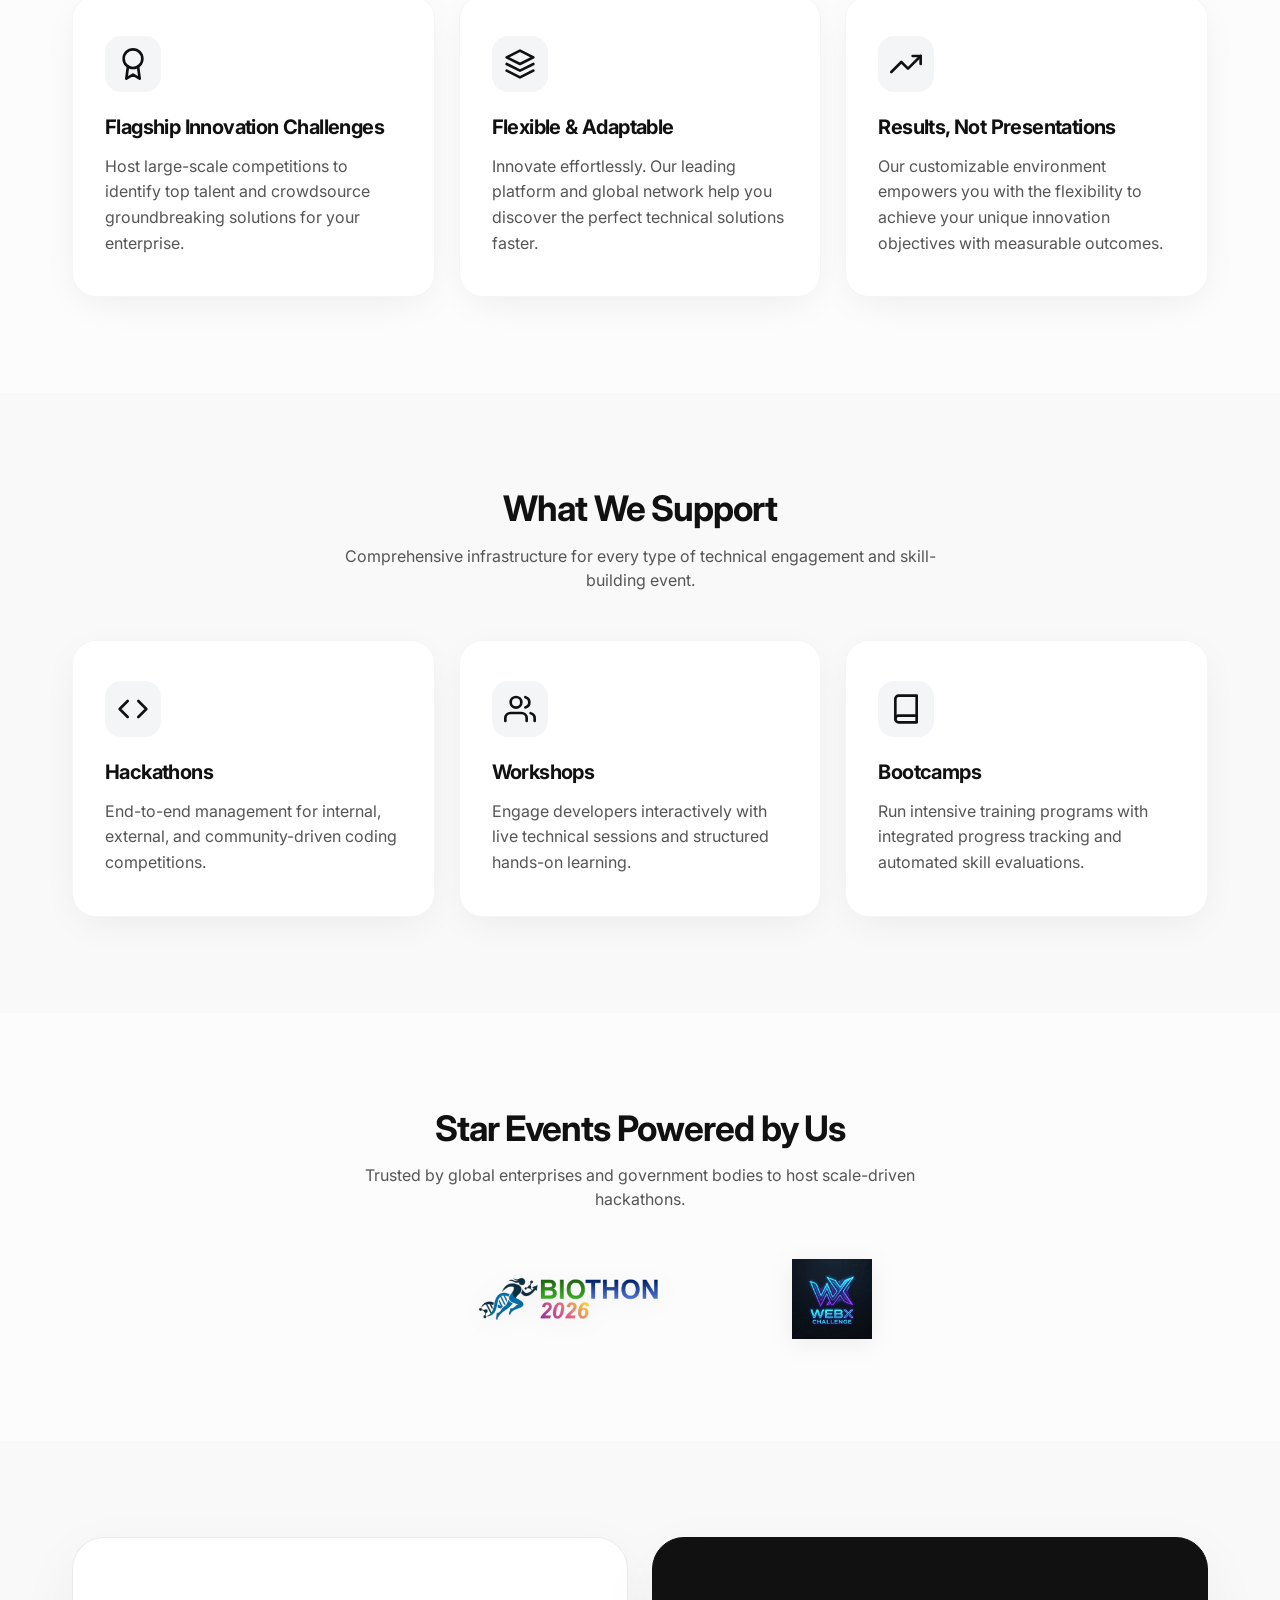
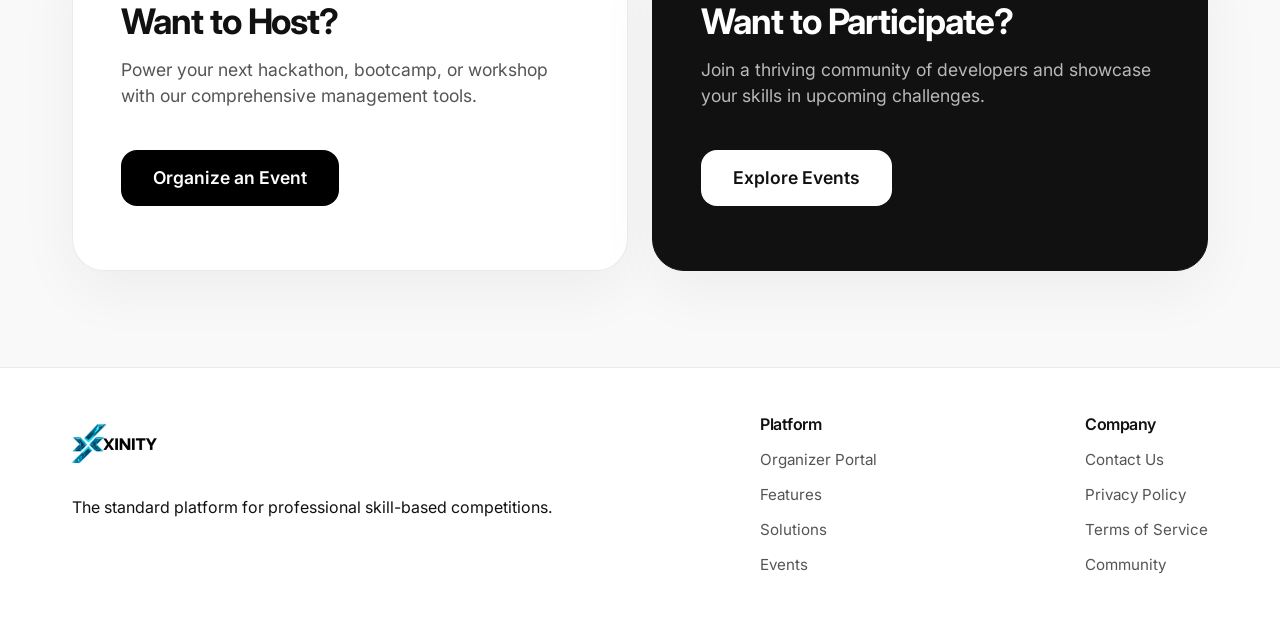
==== commit abffd335: "Update Skills Evaluated stat to 25k+" ====
--- a/index.html
+++ b/index.html
@@ -109,7 +109,7 @@
                 <div class="features-grid" id="stats-container">
                     <div class="feature-card tilt-card" style="text-align: center;">
                         <div class="tilt-inner">
-                            <div class="stat-number" data-target="20" data-suffix="+" style="font-size: 4rem; font-weight: 800; margin-bottom: 0.5rem; letter-spacing: -0.05em; color: var(--text-primary);">0</div>
+                            <div class="stat-number" data-target="25" data-suffix="k+" style="font-size: 4rem; font-weight: 800; margin-bottom: 0.5rem; letter-spacing: -0.05em; color: var(--text-primary);">0</div>
                             <h3 style="font-size: 1.1rem; font-weight: 600; margin-bottom: 0; color: var(--text-secondary);">Skills Evaluated</h3>
                         </div>
                     </div>
